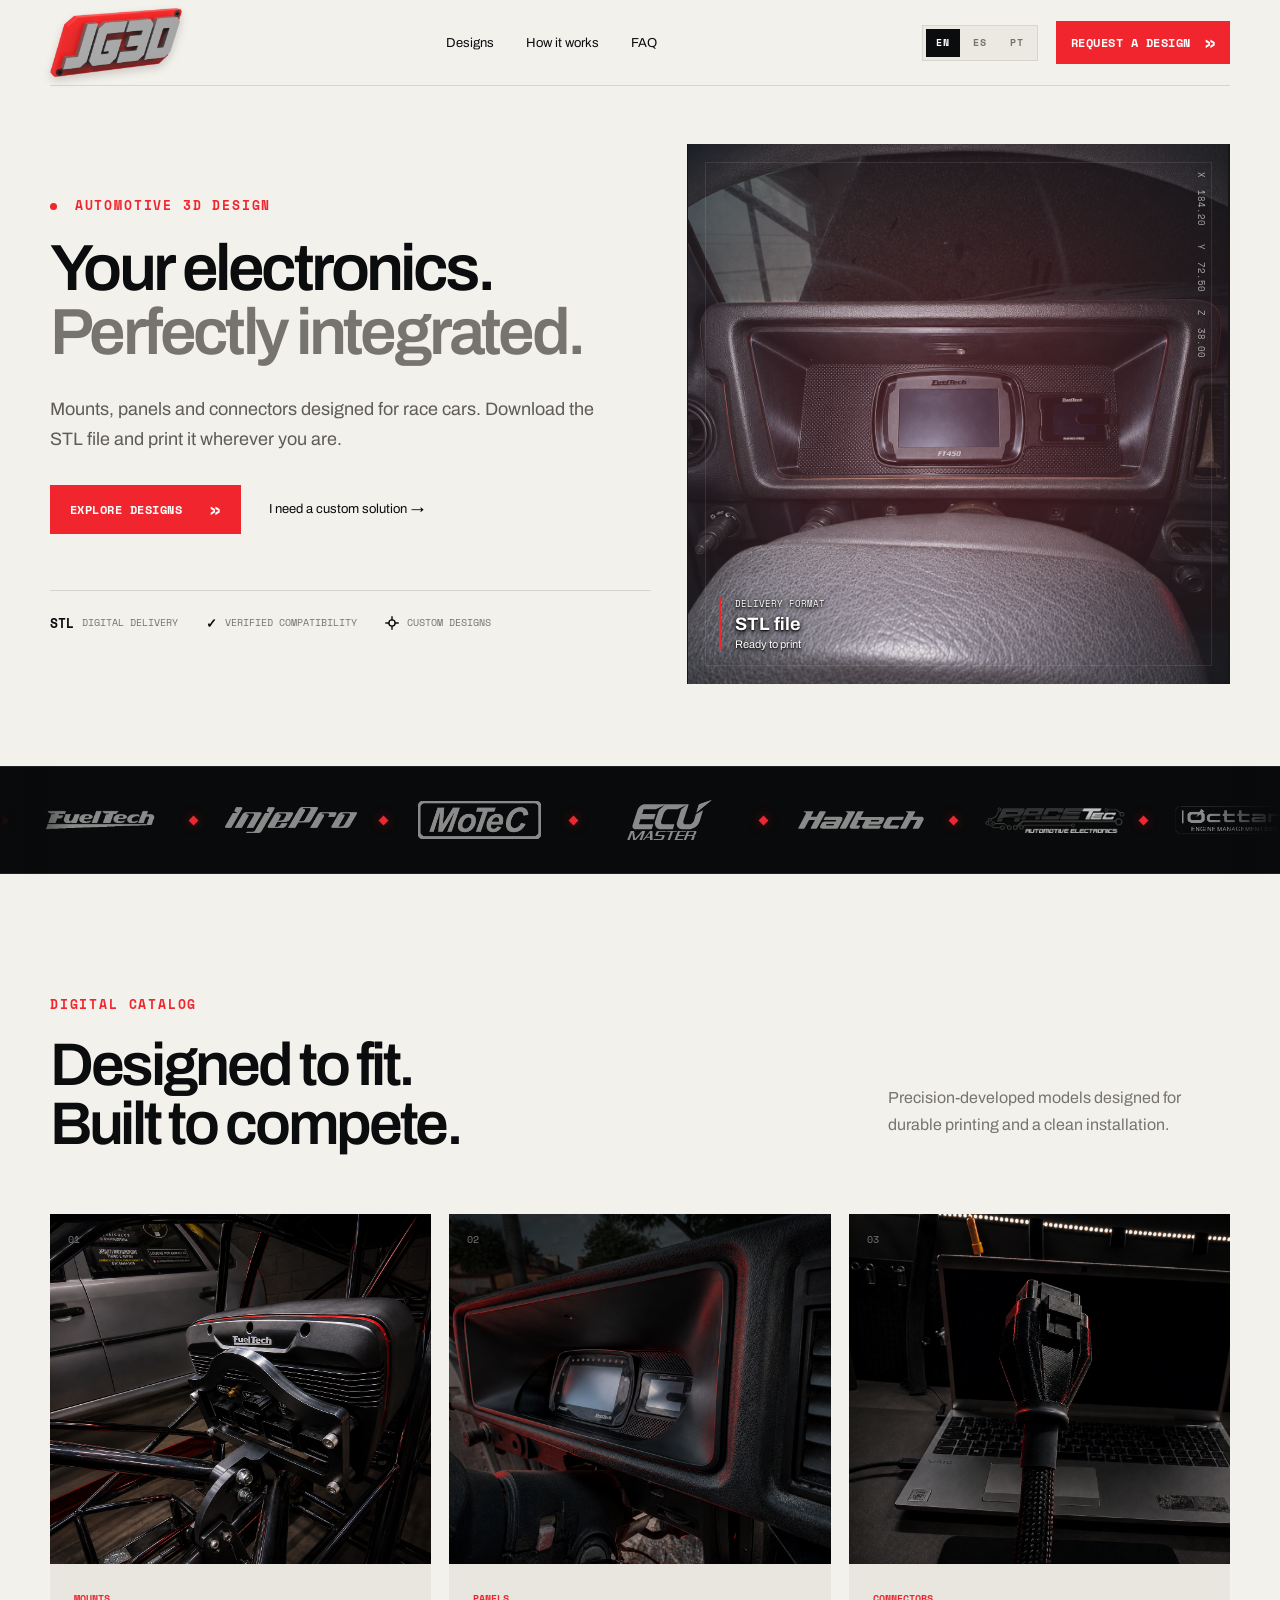
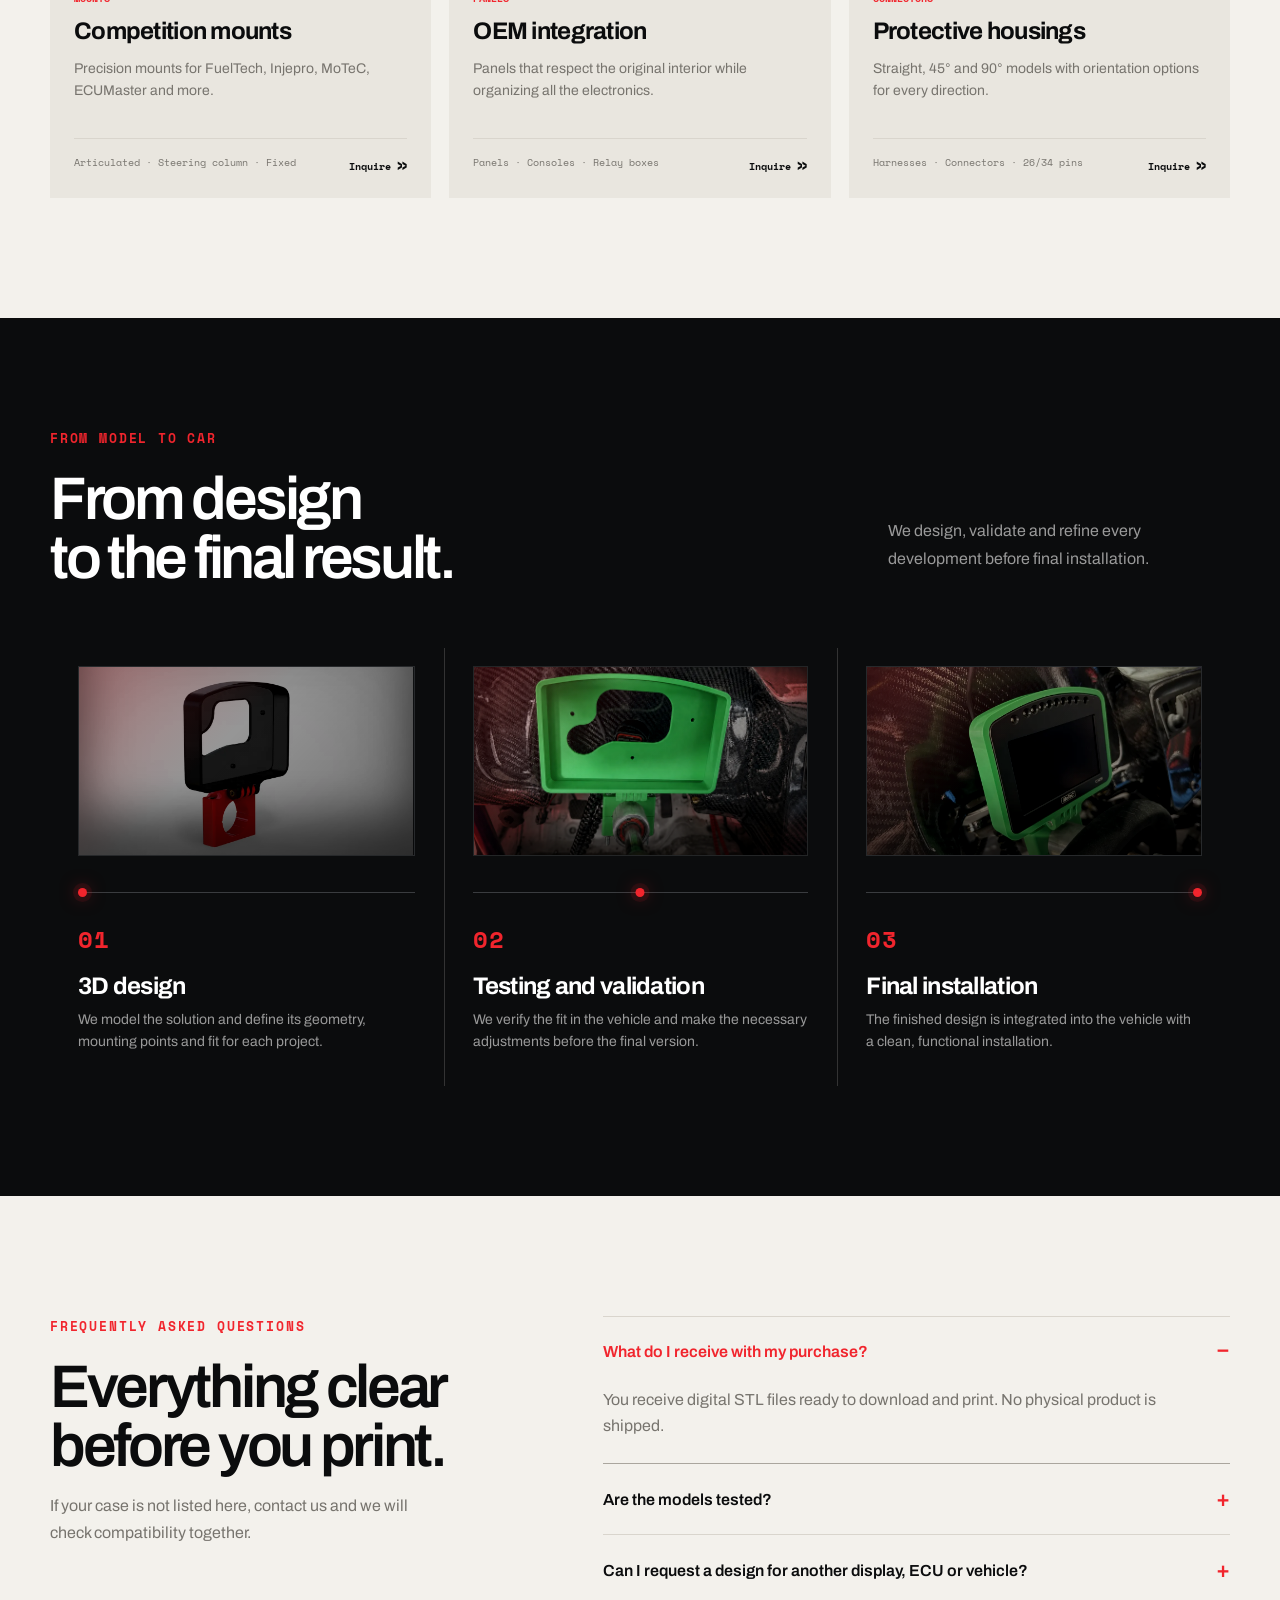
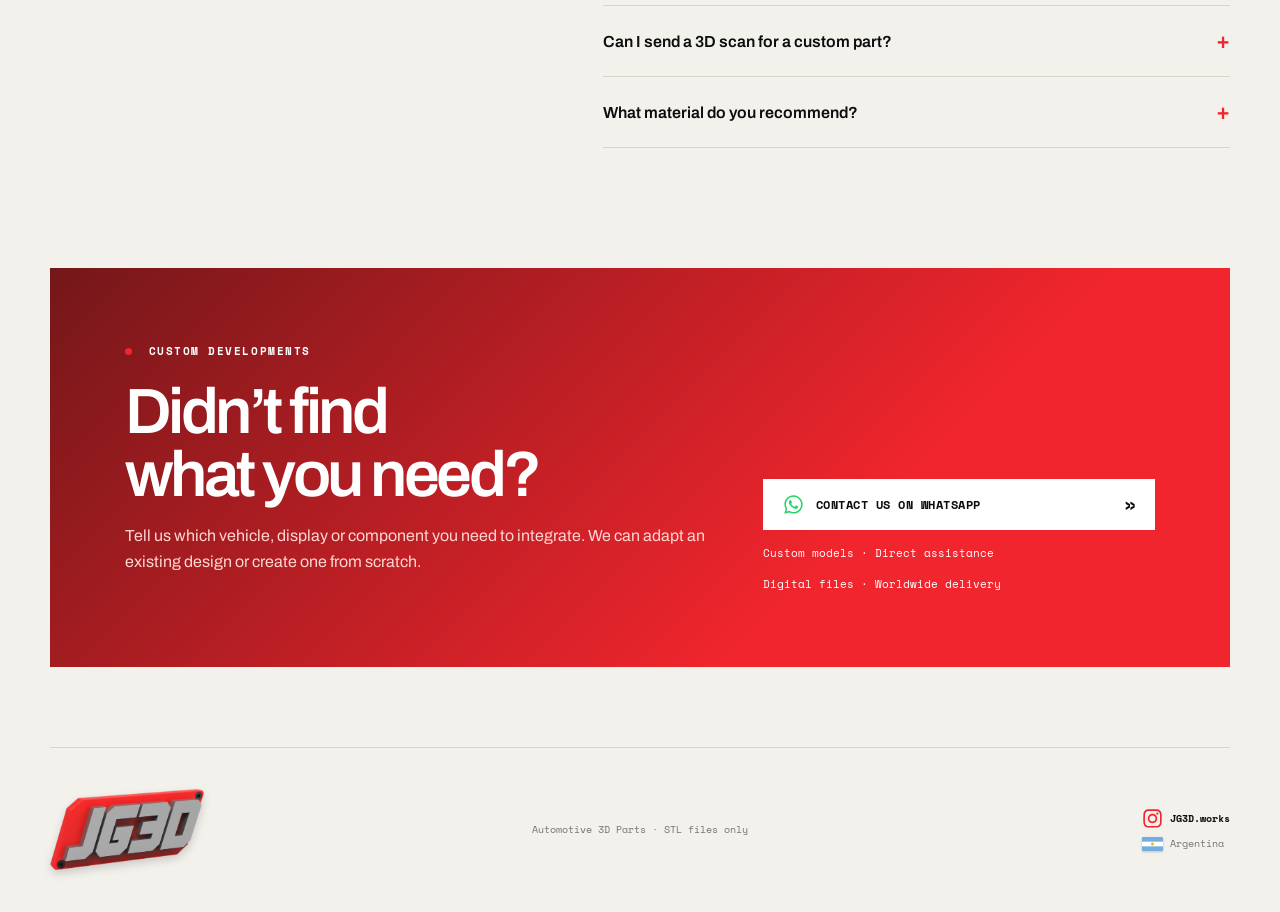
==== index.html @ ae78cbe5 "Add files via upload" ====
<!doctype html>
<html lang="en">
<head>
  <meta charset="utf-8">
  <meta name="viewport" content="width=device-width, initial-scale=1">
  <meta name="description" content="Automotive mounts, panels and connectors designed in 3D. Ready-to-print STL files and custom developments.">
  <meta name="theme-color" content="#f3f1ec">
  <title>JG3D Works | Automotive 3D Design</title>
  <link rel="icon" href="favicon.svg" type="image/svg+xml">
  <link rel="stylesheet" href="styles.css">
  <script src="i18n.js" defer></script>
  <script src="script.js" defer></script>
</head>
<body>
  <main>
    <nav class="nav shell" aria-label="Navegación principal">
      <a class="brand brand-logo" href="#inicio" aria-label="JG3D inicio"><img src="assets/jg3d-logo.png" alt="JG3D"></a>
      <div class="navlinks">
        <a href="#productos">Diseños</a><a href="#proceso">Cómo funciona</a><a href="#faq">FAQ</a>
      </div>
      <div class="nav-actions">
        <div class="language-selector" role="group" aria-label="Language selector">
          <button type="button" data-language="en" aria-label="English">EN</button>
          <button type="button" data-language="es" aria-label="Español">ES</button>
          <button type="button" data-language="pt" aria-label="Português">PT</button>
        </div>
        <a class="button compact" href="#contacto">Pedir diseño <span class="arrow-symbol" aria-hidden="true"><span class="arrow-desktop">»</span><span class="arrow-mobile">↗</span></span></a>
      </div>
      <button class="mobile-menu-toggle" type="button" aria-expanded="false" aria-controls="mobile-menu">
        <span class="menu-label">MENÚ</span><span class="menu-icon" aria-hidden="true"><i></i><i></i><i></i></span>
      </button>
      <div class="mobile-menu-panel" id="mobile-menu">
        <div class="language-selector language-selector-mobile" role="group" aria-label="Language selector">
          <button type="button" data-language="en" aria-label="English">EN</button>
          <button type="button" data-language="es" aria-label="Español">ES</button>
          <button type="button" data-language="pt" aria-label="Português">PT</button>
        </div>
        <a href="#productos">Diseños <span class="mobile-menu-chevron" aria-hidden="true">»</span></a>
        <a href="#proceso">Cómo funciona <span class="mobile-menu-chevron" aria-hidden="true">»</span></a>
        <a href="#faq">Preguntas frecuentes <span class="mobile-menu-chevron" aria-hidden="true">»</span></a>
        <a class="mobile-menu-whatsapp" href="https://wa.me/5493517887769?text=Hola%20JG3D%2C%20quiero%20consultar%20por%20un%20modelo%20personalizado" target="_blank" rel="noreferrer">
          <svg viewBox="0 0 448 512" aria-hidden="true"><path fill="currentColor" d="M380.9 97.1C339 55.1 283.2 32 223.9 32c-122.4 0-222 99.6-222 222 0 39.1 10.2 77.3 29.6 111L0 480l117.7-30.9c32.4 17.7 68.9 27 106 27h.1c122.3 0 224.1-99.6 224.1-222 0-59.3-25.2-115-67-157zm-157 341.6c-33.2 0-65.7-8.9-94-25.8l-6.7-4-69.8 18.3L72 359.2l-4.4-7c-18.5-29.4-28.2-63.4-28.2-98.2 0-101.7 82.8-184.5 184.6-184.5 49.3 0 95.6 19.2 130.4 54.1 34.8 34.9 56.2 81.2 56.1 130.5 0 101.8-84.9 184.6-186.6 184.6zm101.2-138.2c-5.5-2.8-32.8-16.1-37.9-18-5.1-1.9-8.8-2.8-12.5 2.8-3.7 5.6-14.3 18-17.6 21.8-3.2 3.7-6.5 4.2-12 1.4-32.6-16.3-54-29.1-75.5-66-5.7-9.8 5.7-9.1 16.3-30.3 1.8-3.7.9-6.9-.5-9.7-1.4-2.8-12.5-30.1-17.1-41.2-4.5-10.8-9.1-9.3-12.5-9.5-3.2-.2-6.9-.2-10.6-.2-3.7 0-9.7 1.4-14.8 6.9-5.1 5.6-19.4 19-19.4 46.3 0 27.3 19.9 53.7 22.6 57.4 2.8 3.7 39.1 59.7 94.8 83.8 13.2 5.7 23.5 9.1 31.5 11.7 13.3 4.2 25.4 3.6 35 2.2 10.7-1.6 32.8-13.4 37.4-26.4 4.6-13 4.6-24.1 3.2-26.4-1.3-2.5-5-3.9-10.5-6.6z"></path></svg>
          Consultar por WhatsApp
        </a>
      </div>
    </nav>

    <section class="hero shell" id="inicio">
      <div class="hero-copy">
        <div class="eyebrow"><i></i> DISEÑO 3D AUTOMOTRIZ</div>
        <h1>Tu electrónica.<br><em>Perfectamente integrada.</em></h1>
        <p>Soportes, paneles y conectores diseñados para autos de competición. Descargá el archivo STL e imprimilo donde estés.</p>
        <div class="actions">
          <a class="button" href="#productos">Explorar diseños <span class="arrow-symbol" aria-hidden="true"><span class="arrow-desktop">»</span><span class="arrow-mobile">↗</span></span></a>
          <a class="text-link custom-design-link" href="#contacto"><span>Necesito algo personalizado</span><b aria-hidden="true">→</b></a>
        </div>
        <div class="trust">
          <span><b>STL</b> ENTREGA DIGITAL</span>
          <span><b>✓</b> COMPATIBILIDAD VERIFICADA</span>
          <span><b class="precision-target" aria-hidden="true"><svg viewBox="0 0 18 18"><circle cx="9" cy="9" r="4"></circle><path d="M9 1v4M9 13v4M1 9h4M13 9h4"></path></svg></b> DISEÑOS A MEDIDA</span>
        </div>
      </div>
      <div class="hero-visual">
        <div class="glow"></div>
        <img src="assets/hero-ft450-full-red.png" alt="Tablero completo JG3D con FuelTech FT450 y Nano Pro instalado en Chevette">
        <div class="float-card"><small>FORMATO DE ENTREGA</small><strong>Archivo STL</strong><span>Listo para imprimir</span></div>
        <div class="axis">X&nbsp; 184.20 &nbsp; Y&nbsp; 72.50 &nbsp; Z&nbsp; 38.00</div>
      </div>
    </section>

    <div class="ticker" aria-label="Marcas compatibles">
      <div class="ticker-track">
        <div class="ticker-group">
          <span class="ticker-brand ticker-fueltech"><i aria-hidden="true"></i><span class="ticker-logo"><img src="assets/brand-fueltech.png" alt="FuelTech"></span></span>
          <span class="ticker-brand ticker-injepro"><i aria-hidden="true"></i><span class="ticker-logo"><img src="assets/brand-injepro.png" alt="Injepro"></span></span>
          <span class="ticker-brand ticker-motec"><i aria-hidden="true"></i><span class="ticker-logo"><img src="assets/brand-motec.png" alt="MoTeC"></span></span>
          <span class="ticker-brand ticker-ecumaster"><i aria-hidden="true"></i><span class="ticker-logo"><img src="assets/brand-ecumaster.svg" alt="ECUMaster"></span></span>
          <span class="ticker-brand ticker-haltech"><i aria-hidden="true"></i><span class="ticker-logo"><img src="assets/brand-haltech.svg" alt="Haltech"></span></span>
          <span class="ticker-brand ticker-racetec"><i aria-hidden="true"></i><span class="ticker-logo"><img src="assets/brand-racetec.png" alt="RaceTec"></span></span>
          <span class="ticker-brand ticker-octtane"><i aria-hidden="true"></i><span class="ticker-logo"><img src="assets/brand-octtane.png" alt="Octtane"></span></span>
          <span class="ticker-brand ticker-aem"><i aria-hidden="true"></i><span class="ticker-logo"><img src="assets/brand-aem.png" alt="AEM Electronics"></span></span>
          <span class="ticker-brand ticker-pandoo"><i aria-hidden="true"></i><span class="ticker-logo"><img src="assets/brand-pandoo.png" alt="Pandoo"></span></span>
        </div>
        <div class="ticker-group" aria-hidden="true">
          <span class="ticker-brand ticker-fueltech"><i></i><span class="ticker-logo"><img src="assets/brand-fueltech.png" alt=""></span></span>
          <span class="ticker-brand ticker-injepro"><i></i><span class="ticker-logo"><img src="assets/brand-injepro.png" alt=""></span></span>
          <span class="ticker-brand ticker-motec"><i></i><span class="ticker-logo"><img src="assets/brand-motec.png" alt=""></span></span>
          <span class="ticker-brand ticker-ecumaster"><i></i><span class="ticker-logo"><img src="assets/brand-ecumaster.svg" alt=""></span></span>
          <span class="ticker-brand ticker-haltech"><i></i><span class="ticker-logo"><img src="assets/brand-haltech.svg" alt=""></span></span>
          <span class="ticker-brand ticker-racetec"><i></i><span class="ticker-logo"><img src="assets/brand-racetec.png" alt=""></span></span>
          <span class="ticker-brand ticker-octtane"><i></i><span class="ticker-logo"><img src="assets/brand-octtane.png" alt=""></span></span>
          <span class="ticker-brand ticker-aem"><i></i><span class="ticker-logo"><img src="assets/brand-aem.png" alt=""></span></span>
          <span class="ticker-brand ticker-pandoo"><i></i><span class="ticker-logo"><img src="assets/brand-pandoo.png" alt=""></span></span>
        </div>
      </div>
    </div>

    <section class="section shell" id="productos">
      <div class="section-head"><div><div class="eyebrow">CATÁLOGO DIGITAL</div><h2>Diseñado para encajar.<br>Creado para competir.</h2></div><p>Modelos desarrollados con precisión, pensados para una impresión resistente y una instalación limpia.</p></div>
      <div class="products">
        <article class="product">
          <div class="product-image"><span>01</span><img src="assets/support-real-red.png" alt="Render: Soportes de competición" loading="lazy"></div>
          <div class="product-info"><small>SOPORTES</small><h3>Soportes de competición</h3><p>Montajes precisos para FuelTech, Injepro, MoTeC, ECUMaster y más.</p><div><span>Articulados · De columna · Fijos</span><a href="#contacto">Consultar <span class="arrow-desktop" aria-hidden="true">»</span><span class="arrow-mobile" aria-hidden="true">↗</span></a></div></div>
        </article>
        <article class="product">
          <div class="product-image"><span>02</span><img src="assets/chevette-panel-red.png" alt="Render: Integración OEM" loading="lazy"></div>
          <div class="product-info"><small>PANELES</small><h3>Integración OEM</h3><p>Paneles que respetan el interior original y organizan toda la electrónica.</p><div><span>Paneles · Consolas · Cajas de relés</span><a href="#contacto">Consultar <span class="arrow-desktop" aria-hidden="true">»</span><span class="arrow-mobile" aria-hidden="true">↗</span></a></div></div>
        </article>
        <article class="product">
          <div class="product-image"><span>03</span><img src="assets/harness-real-red.png" alt="Render: Carcasas protectoras" loading="lazy"></div>
          <div class="product-info"><small>CONECTORES</small><h3>Carcasas protectoras</h3><p>Modelos rectos, a 45° y 90° con orientación disponible para todas las direcciones.</p><div><span>Ramales · Conectores · 26/34 vías</span><a href="#contacto">Consultar <span class="arrow-desktop" aria-hidden="true">»</span><span class="arrow-mobile" aria-hidden="true">↗</span></a></div></div>
        </article>
      </div>
    </section>

    <section class="process" id="proceso"><div class="shell">
      <div class="section-head light"><div><div class="eyebrow">DEL MODELO AL AUTO</div><h2>Del diseño<br>al resultado final.</h2></div><p>Diseñamos, validamos y ajustamos cada desarrollo antes de llegar a la instalación final.</p></div>
      <div class="steps process-steps">
        <div class="step process-step process-step-1"><div class="step-image"><img class="step-image-main" src="assets/process-01.webp" alt="Render 3D del soporte articulado" loading="lazy"></div><i class="step-line"></i><b>01</b><h3>Diseño 3D</h3><p>Modelamos la solución y definimos geometría, fijaciones y ajuste para cada proyecto.</p></div>
        <div class="step process-step process-step-2"><div class="step-image step-image-portrait"><img class="step-image-main" src="assets/process-02.webp" alt="Prueba del soporte en el vehículo sin la pantalla instalada" loading="lazy"></div><i class="step-line"></i><b>02</b><h3>Prueba y validación</h3><p>Comprobamos el encastre en el vehículo y realizamos los ajustes necesarios antes de la versión final.</p></div>
        <div class="step process-step process-step-3"><div class="step-image"><img class="step-image-main" src="assets/process-03.webp" alt="Soporte final instalado con pantalla MoTeC" loading="lazy"></div><i class="step-line"></i><b>03</b><h3>Instalación final</h3><p>El diseño terminado queda integrado en el vehículo, con una instalación limpia y funcional.</p></div>
      </div>
    </div></section>

    <section class="section faq shell" id="faq">
      <div><div class="eyebrow">PREGUNTAS FRECUENTES</div><h2>Todo claro antes<br>de imprimir.</h2><p>Si tu caso no aparece acá, escribinos y revisamos juntos la compatibilidad.</p></div>
      <div class="accordion">
        <div class="faq-item open"><button type="button" aria-expanded="true" aria-controls="faq-answer-0"><span>¿Qué recibo con la compra?</span><b aria-hidden="true">−</b></button><div class="faq-answer open" id="faq-answer-0"><div><p>Recibís archivos STL digitales listos para descargar e imprimir. No se envía un producto físico.</p></div></div></div>
        <div class="faq-item"><button type="button" aria-expanded="false" aria-controls="faq-answer-1"><span>¿Los modelos están probados?</span><b aria-hidden="true">+</b></button><div class="faq-answer" id="faq-answer-1"><div><p>Los diseños se desarrollan con medidas reales, escaneos 3D o referencias verificadas. Cada publicación indica su compatibilidad.</p></div></div></div>
        <div class="faq-item"><button type="button" aria-expanded="false" aria-controls="faq-answer-2"><span>¿Puedo pedir un diseño para otra pantalla, ECU o vehículo?</span><b aria-hidden="true">+</b></button><div class="faq-answer" id="faq-answer-2"><div><p>Sí. Podemos desarrollar un diseño personalizado para otra pantalla, computadora de competición o modelo de vehículo. Contactanos por WhatsApp y envianos fotos, medidas y los detalles del equipo para evaluar el proyecto.</p></div></div></div>
        <div class="faq-item"><button type="button" aria-expanded="false" aria-controls="faq-answer-3"><span>¿Puedo enviar un escaneo 3D para desarrollar una pieza personalizada?</span><b aria-hidden="true">+</b></button><div class="faq-answer" id="faq-answer-3"><div><p>Sí. Trabajamos a partir de escaneos 3D para adaptar o desarrollar piezas con mayor precisión. Mediante ingeniería inversa, utilizamos la malla escaneada como referencia para reconstruir la geometría en CAD y crear un diseño editable, ajustado a las necesidades del proyecto.</p></div></div></div>
        <div class="faq-item"><button type="button" aria-expanded="false" aria-controls="faq-answer-4"><span>¿Qué material recomiendan?</span><b aria-hidden="true">+</b></button><div class="faq-answer" id="faq-answer-4"><div><p>Para interiores de competición recomendamos ABS, ASA o materiales equivalentes resistentes a temperatura.</p></div></div></div>
      </div>
    </section>

    <section class="contact shell" id="contacto">
      <div class="contact-copy"><div class="eyebrow"><i></i> DESARROLLOS PERSONALIZADOS</div><h2>¿No encontraste<br>lo que buscabas?</h2><p>Contanos qué vehículo, pantalla o componente necesitás integrar. Podemos adaptar un diseño o crear uno desde cero.</p></div>
      <div class="contact-actions">
        <a class="button light-button whatsapp-button" href="https://wa.me/5493517887769?text=Hola%20JG3D%2C%20quiero%20consultar%20por%20un%20modelo%20personalizado" target="_blank" rel="noreferrer">
          <svg viewBox="0 0 448 512" aria-hidden="true"><path fill="currentColor" d="M380.9 97.1C339 55.1 283.2 32 223.9 32c-122.4 0-222 99.6-222 222 0 39.1 10.2 77.3 29.6 111L0 480l117.7-30.9c32.4 17.7 68.9 27 106 27h.1c122.3 0 224.1-99.6 224.1-222 0-59.3-25.2-115-67-157zm-157 341.6c-33.2 0-65.7-8.9-94-25.8l-6.7-4-69.8 18.3L72 359.2l-4.4-7c-18.5-29.4-28.2-63.4-28.2-98.2 0-101.7 82.8-184.5 184.6-184.5 49.3 0 95.6 19.2 130.4 54.1 34.8 34.9 56.2 81.2 56.1 130.5 0 101.8-84.9 184.6-186.6 184.6zm101.2-138.2c-5.5-2.8-32.8-16.1-37.9-18-5.1-1.9-8.8-2.8-12.5 2.8-3.7 5.6-14.3 18-17.6 21.8-3.2 3.7-6.5 4.2-12 1.4-32.6-16.3-54-29.1-75.5-66-5.7-9.8 5.7-9.1 16.3-30.3 1.8-3.7.9-6.9-.5-9.7-1.4-2.8-12.5-30.1-17.1-41.2-4.5-10.8-9.1-9.3-12.5-9.5-3.2-.2-6.9-.2-10.6-.2-3.7 0-9.7 1.4-14.8 6.9-5.1 5.6-19.4 19-19.4 46.3 0 27.3 19.9 53.7 22.6 57.4 2.8 3.7 39.1 59.7 94.8 83.8 13.2 5.7 23.5 9.1 31.5 11.7 13.3 4.2 25.4 3.6 35 2.2 10.7-1.6 32.8-13.4 37.4-26.4 4.6-13 4.6-24.1 3.2-26.4-1.3-2.5-5-3.9-10.5-6.6z"></path></svg>
          <span>Consultar por WhatsApp</span><span class="arrow-symbol" aria-hidden="true"><span class="arrow-desktop">»</span><span class="arrow-mobile">↗</span></span>
        </a>
        <span>Modelos personalizados · Atención directa</span><span>Archivos digitales · Entrega global</span>
      </div>
    </section>

    <footer class="footer shell">
      <a class="brand brand-logo footer-logo" href="#inicio"><img src="assets/jg3d-logo.png" alt="JG3D"></a>
      <p>Automotive 3D Parts · STL files only</p>
      <div class="footer-social">
        <a class="instagram-link" href="https://instagram.com/JG3D.works" target="_blank" rel="noreferrer" aria-label="Abrir JG3D.works en Instagram"><svg class="instagram-icon" viewBox="0 0 448 512" aria-hidden="true"><path fill="currentColor" d="M224.1 141c-63.6 0-114.9 51.3-114.9 114.9s51.3 114.9 114.9 114.9S339 319.5 339 255.9 287.7 141 224.1 141zm0 189.6c-41.1 0-74.7-33.5-74.7-74.7s33.5-74.7 74.7-74.7 74.7 33.5 74.7 74.7-33.6 74.7-74.7 74.7zm146.4-194.3c0 14.9-12 26.8-26.8 26.8-14.9 0-26.8-12-26.8-26.8s12-26.8 26.8-26.8 26.8 12 26.8 26.8zm76.1 27.2c-1.7-35.9-9.9-67.7-36.2-93.9-26.2-26.2-58-34.4-93.9-36.2-37-2.1-147.9-2.1-184.9 0-35.8 1.7-67.6 9.9-93.9 36.1S3.3 127.5 1.5 163.4c-2.1 37-2.1 147.9 0 184.9 1.7 35.9 9.9 67.7 36.2 93.9s58 34.4 93.9 36.2c37 2.1 147.9 2.1 184.9 0 35.9-1.7 67.7-9.9 93.9-36.2 26.2-26.2 34.4-58 36.2-93.9 2.1-37 2.1-147.8 0-184.8zM398.8 388c-7.8 19.6-22.9 34.7-42.6 42.6-29.5 11.7-99.5 9-132.1 9s-102.7 2.6-132.1-9c-19.6-7.8-34.7-22.9-42.6-42.6-11.7-29.5-9-99.5-9-132.1s-2.6-102.7 9-132.1c7.8-19.6 22.9-34.7 42.6-42.6 29.5-11.7 99.5-9 132.1-9s102.7-2.6 132.1 9c19.6 7.8 34.7 22.9 42.6 42.6 11.7 29.5 9 99.5 9 132.1s2.7 102.7-9 132.1z"></path></svg><span>JG3D.works</span></a>
        <span class="country"><svg class="argentina-flag" viewBox="0 0 30 20" role="img" aria-label="Bandera de Argentina"><rect width="30" height="20" rx="1.5" fill="#74ACDF"></rect><rect y="6.67" width="30" height="6.66" fill="#fff"></rect><circle cx="15" cy="10" r="2.1" fill="#F6B40E"></circle></svg>Argentina</span>
      </div>
    </footer>
  </main>
</body>
</html>
---- styles.css ----
@font-face{font-family:Archivo;src:url("fonts/archivo-400.ttf") format("truetype");font-style:normal;font-weight:400;font-display:swap}
@font-face{font-family:Archivo;src:url("fonts/archivo-500.ttf") format("truetype");font-style:normal;font-weight:500;font-display:swap}
@font-face{font-family:Archivo;src:url("fonts/archivo-600.ttf") format("truetype");font-style:normal;font-weight:600;font-display:swap}
@font-face{font-family:Archivo;src:url("fonts/archivo-700.ttf") format("truetype");font-style:normal;font-weight:700;font-display:swap}
@font-face{font-family:"Space Mono";src:url("fonts/space-mono-400.ttf") format("truetype");font-style:normal;font-weight:400;font-display:swap}
@font-face{font-family:"Space Mono";src:url("fonts/space-mono-700.ttf") format("truetype");font-style:normal;font-weight:700;font-display:swap}

:root{--ink:#0b0c0d;--paper:#f3f1ec;--muted:#77746e;--line:#d9d5cd;--red:#ed2f24;--soft:#e8e5de}*{box-sizing:border-box}html{scroll-behavior:smooth}body{margin:0;background:var(--paper);color:var(--ink);font-family:Archivo,Arial,sans-serif}.shell{width:min(1180px,calc(100% - 48px));margin:auto}.nav{height:86px;display:flex;align-items:center;justify-content:space-between;border-bottom:1px solid var(--line);position:relative;z-index:10}.brand{font-size:24px;font-weight:700;letter-spacing:-1px;color:inherit;text-decoration:none}.brand span{color:var(--red)}.brand small{font:400 10px Space Mono;letter-spacing:0}.navlinks{display:flex;gap:32px}.navlinks a,.text-link{color:inherit;text-decoration:none;font-size:13px}.button{background:var(--red);color:white;text-decoration:none;padding:15px 20px;display:inline-flex;align-items:center;gap:28px;font:600 12px Space Mono;text-transform:uppercase;letter-spacing:.04em;transition:.2s}.button:hover{filter:brightness(1.12);transform:translateY(-2px)}.button.compact{padding:12px 15px;gap:14px}.hero{min-height:680px;display:grid;grid-template-columns:1.05fr .95fr;align-items:center;gap:36px;padding-top:40px;padding-bottom:64px}.eyebrow{font:700 11px Space Mono;letter-spacing:.14em;color:var(--red);margin-bottom:22px}.eyebrow i{display:inline-block;width:7px;height:7px;background:var(--red);border-radius:50%;margin-right:8px}.hero h1,.section h2,.process h2,.faq h2,.contact h2{font-size:clamp(42px,5.1vw,78px);line-height:.98;letter-spacing:-.055em;margin:0;font-weight:600}.hero h1 em{color:var(--muted);font-style:normal}.hero-copy>p{max-width:570px;color:#5f5c57;font-size:18px;line-height:1.65;margin:30px 0}.actions{display:flex;align-items:center;gap:28px}.trust{display:flex;gap:28px;margin-top:56px;padding-top:22px;border-top:1px solid var(--line);font:400 10px Space Mono;color:var(--muted)}.trust span{display:flex;align-items:center;gap:8px}.trust b{color:var(--ink);font-size:13px}.hero-visual{height:540px;position:relative;background:#141618;overflow:hidden;isolation:isolate}.hero-visual:before{content:"";position:absolute;inset:18px;border:1px solid #ffffff18}.hero-visual img{width:100%;height:100%;object-fit:cover;position:relative;z-index:2;mix-blend-mode:screen}.glow{position:absolute;width:75%;height:75%;background:var(--red);filter:blur(100px);opacity:.2;left:14%;top:14%}.float-card{position:absolute;z-index:3;bottom:34px;left:32px;color:white;border-left:2px solid var(--red);padding-left:14px;display:flex;flex-direction:column}.float-card small,.axis{font:400 9px Space Mono;color:#aaa}.float-card strong{font-size:18px;margin:4px 0}.float-card span{font-size:11px;color:#aaa}.axis{position:absolute;right:22px;top:28px;z-index:3;writing-mode:vertical-rl}.ticker{overflow:hidden;background:var(--ink);color:#aaa;padding:18px 0;white-space:nowrap;font:700 11px Space Mono;letter-spacing:.15em}.ticker-track{display:flex;width:max-content;animation:ticker-scroll 28s linear infinite;will-change:transform}.ticker-group{display:flex;align-items:center;flex-shrink:0}.ticker-brand{display:flex;align-items:center;gap:30px;padding-right:30px}.ticker i{display:block;flex:0 0 auto;width:5px;height:5px;background:var(--red)}@keyframes ticker-scroll{to{transform:translateX(-50%)}}.section{padding-top:120px;padding-bottom:120px}.section-head{display:grid;grid-template-columns:1.4fr .6fr;align-items:end;gap:40px;margin-bottom:60px}.section-head h2,.faq h2{font-size:clamp(38px,4.7vw,68px)}.section-head>p,.faq>div>p{color:var(--muted);line-height:1.7;max-width:390px}.products{display:grid;grid-template-columns:repeat(3,1fr);gap:18px}.product{background:#e9e6df}.product-image{height:350px;background:#151719;position:relative;overflow:hidden}.product-image span{position:absolute;z-index:2;color:#777;font:400 10px Space Mono;top:18px;left:18px}.product-image img{width:100%;height:100%;object-fit:cover;transition:.5s}.product:hover img{transform:scale(1.045)}.product-info{padding:24px}.product-info small{font:700 10px Space Mono;color:var(--red)}.product-info h3{font-size:24px;letter-spacing:-.03em;margin:12px 0}.product-info p{color:var(--muted);line-height:1.55;font-size:14px;min-height:66px}.product-info>div{border-top:1px solid var(--line);padding-top:16px;display:flex;justify-content:space-between;font:400 10px Space Mono;color:var(--muted)}.product-info a{color:var(--ink);font-weight:700;text-decoration:none}.process{background:var(--ink);color:white;padding:110px 0}.section-head.light>p{color:#999}.steps{display:grid;grid-template-columns:repeat(3,1fr);gap:1px;background:#333}.step{background:var(--ink);padding:36px}.step b{font:700 11px Space Mono;color:var(--red)}.step i{display:block;width:100%;height:1px;background:#333;margin:50px 0 28px;position:relative}.step i:after{content:"";position:absolute;right:0;top:-3px;width:7px;height:7px;background:var(--red);border-radius:50%}.step h3{font-size:22px}.step p{color:#999;line-height:1.6;font-size:14px}.faq{display:grid;grid-template-columns:.85fr 1.15fr;gap:90px}.accordion{border-top:1px solid var(--line)}.faq-item{border-bottom:1px solid var(--line)}.faq-item button{width:100%;border:0;background:none;color:inherit;display:flex;justify-content:space-between;text-align:left;padding:24px 0;font:600 16px Archivo;cursor:pointer}.faq-item button b{color:var(--red);font-size:22px}.faq-item p{margin:0 40px 24px 0;color:var(--muted);line-height:1.65}.contact{background:var(--red);color:white;padding:75px;display:grid;grid-template-columns:1.2fr .8fr;gap:50px;align-items:end}.contact .eyebrow{color:white}.contact-copy>p{max-width:600px;line-height:1.65;color:#ffd6d2}.contact h2{font-size:clamp(42px,5vw,70px)}.contact-actions{display:flex;flex-direction:column;align-items:flex-start;gap:15px;font:400 11px Space Mono}.light-button{background:white;color:var(--ink);width:100%;justify-content:space-between}.footer{padding:45px 0;display:grid;grid-template-columns:1fr 1fr 1fr;border-top:1px solid var(--line);margin-top:80px;align-items:center}.footer p{font:400 10px Space Mono;color:var(--muted);text-align:center}.footer p:last-child{text-align:right}
@media(max-width:800px){.shell{width:min(100% - 28px,1180px)}.nav{height:70px}.navlinks{display:none}.hero{grid-template-columns:1fr;padding-top:70px}.hero-visual{height:460px}.trust{flex-wrap:wrap}.section-head,.faq,.contact{grid-template-columns:1fr}.products{grid-template-columns:1fr}.product-image{height:390px}.section{padding:85px 0}.steps{grid-template-columns:1fr}.faq{gap:45px}.contact{padding:42px 28px}.footer{grid-template-columns:1fr;gap:15px;text-align:center}.footer p:last-child{text-align:center}}@media(max-width:480px){.nav .button{display:none}.hero{min-height:auto}.hero h1{font-size:46px}.hero-copy>p{font-size:16px}.actions{align-items:flex-start;flex-direction:column}.hero-visual{height:370px}.trust{gap:14px}.product-image{height:320px}.contact{width:100%;}.section-head{margin-bottom:38px}}

/* JG3D brand system */
:root{--red:#f1252d;--red-deep:#741719;--metal:#b9b9b9}
.brand-logo{display:block;width:124px;height:54px;overflow:hidden;background:var(--red-deep);clip-path:polygon(7% 8%,96% 0,100% 12%,92% 89%,5% 100%,0 90%)}
.brand-logo img{width:100%;height:100%;object-fit:cover;object-position:50% 50%;transform:scale(1.12)}
.footer-logo{width:146px;height:64px}
.contact{background:linear-gradient(135deg,var(--red-deep),var(--red) 68%)}
@media(max-width:800px){.brand-logo{width:105px;height:46px}.footer-logo{width:132px;height:58px;margin:auto}}

/* Transparent master logo */
.brand-logo{width:132px;height:64px;background:transparent;clip-path:none;overflow:visible;display:flex;align-items:center}
.brand-logo img{width:100%;height:auto;object-fit:contain;object-position:center;transform:none;filter:drop-shadow(0 4px 4px #00000028)}
.footer-logo{width:154px;height:74px}
@media(max-width:800px){.brand-logo{width:112px;height:54px}.footer-logo{width:142px;height:68px}}
.hero-visual img{object-fit:contain;object-position:center}
.footer-social{display:flex;flex-direction:column;align-items:flex-end;gap:7px;font:400 10px Space Mono;color:var(--muted)}
.footer-social a{color:var(--ink);font-weight:700;text-decoration:none}
.footer-social a:hover{color:var(--red)}
.country{display:inline-flex;align-items:center;gap:7px}.argentina-flag{display:block;width:21px;height:14px;flex:0 0 auto;filter:drop-shadow(0 1px 1px #0003)}
.footer-social{width:max-content;align-items:stretch;justify-self:end}.instagram-link{display:inline-flex;align-items:center;gap:7px}.instagram-icon{width:21px;height:21px;flex:0 0 auto;color:var(--red)}
.float-card small,.float-card strong,.float-card span{color:#fff;text-shadow:0 2px 6px #000,0 1px 2px #000}
@media(max-width:800px){.footer-social{align-items:stretch;justify-self:center}}
.whatsapp-button{display:grid;grid-template-columns:auto 1fr auto;gap:12px;align-items:center;transition:transform .22s ease,box-shadow .22s ease,filter .22s ease}
.whatsapp-button>svg{width:21px;height:21px;color:#25d366;transform-origin:center}
.whatsapp-button .arrow-mobile{transition:transform .24s cubic-bezier(.22,1,.36,1)}
.whatsapp-button:hover{transform:translateY(-3px);box-shadow:0 12px 26px #23030438;filter:brightness(1.02)}
.whatsapp-button:hover>svg{animation:whatsapp-pulse .58s ease-out 1}
.whatsapp-button:hover .arrow-desktop,.whatsapp-button:hover .arrow-mobile{transform:translateX(6px)}
.whatsapp-button:active{transform:translateY(0) scale(.985);box-shadow:0 5px 12px #2303042e}
@keyframes whatsapp-pulse{0%{transform:scale(1);filter:drop-shadow(0 0 0 #25d36600)}45%{transform:scale(1.2);filter:drop-shadow(0 0 7px #25d36699)}100%{transform:scale(1);filter:drop-shadow(0 0 0 #25d36600)}}
@media(prefers-reduced-motion:reduce){.whatsapp-button,.whatsapp-button>svg,.whatsapp-button .arrow-mobile{animation:none!important;transition:none}}
.trust .precision-target{display:inline-flex;width:14px;height:14px;align-items:center;justify-content:center}
.precision-target svg{display:block;width:14px;height:14px;fill:none;stroke:currentColor;stroke-width:1.8;stroke-linecap:round}
.arrow-mobile{display:none}.arrow-desktop{display:inline-block;font-size:17px;line-height:1;transition:transform .2s ease}.button:hover .arrow-desktop,.product-info a:hover .arrow-desktop{transform:translateX(3px)}

/* Mobile navigation */
.mobile-menu-toggle,.mobile-menu-panel{display:none}
.custom-design-link{position:relative;display:inline-flex;align-items:center;gap:4px;padding:6px 0;transition:color .22s ease,transform .22s ease}
.custom-design-link:after{content:"";position:absolute;left:0;right:0;bottom:0;height:1px;background:var(--red);transform:scaleX(0);transform-origin:left center;transition:transform .28s cubic-bezier(.22,1,.36,1)}
.custom-design-link b{font-weight:400;transition:transform .28s cubic-bezier(.22,1,.36,1)}
.custom-design-link:hover,.custom-design-link:focus-visible{color:var(--red);transform:translateY(-1px)}
.custom-design-link:hover:after,.custom-design-link:focus-visible:after{transform:scaleX(1)}
.custom-design-link:hover b,.custom-design-link:focus-visible b{transform:translateX(6px)}
.custom-design-link:active{color:var(--red);transform:translateY(0)}
.faq-item{transition:border-color .22s ease,background-color .22s ease}
.faq-item button{align-items:center;gap:20px;transition:color .22s ease}
.faq-item button>span{transition:transform .25s cubic-bezier(.22,1,.36,1)}
.faq-item button b{line-height:1;transition:transform .3s cubic-bezier(.22,1,.36,1),text-shadow .25s ease}
.faq-item:hover{border-bottom-color:#aaa69e;background:#efede7}
.faq-item:hover button,.faq-item button:focus-visible{color:var(--red)}
.faq-item:hover button>span,.faq-item button:focus-visible>span{transform:translateX(5px)}
.faq-item:hover button b,.faq-item button:focus-visible b{transform:rotate(90deg) scale(1.08);text-shadow:0 0 10px #f1252d99}
.faq-item.open{border-bottom-color:#aaa69e}.faq-item.open button{color:var(--red)}.faq-item.open button b{transform:rotate(180deg)}
.faq-item.open:hover button b,.faq-item.open button:focus-visible b{transform:rotate(180deg) scale(1.08)}
.faq-answer{display:grid;grid-template-rows:0fr;opacity:0;transition:grid-template-rows .34s cubic-bezier(.22,1,.36,1),opacity .24s ease}
.faq-answer.open{grid-template-rows:1fr;opacity:1}
.faq-answer>div{overflow:hidden}
.faq-answer p{margin:0;padding:0 40px 24px 0}
@media(prefers-reduced-motion:reduce){.faq-item,.faq-item button,.faq-item button>span,.faq-item button b,.faq-answer{transition:none!important}}
@media(min-width:801px){
  .navlinks a{position:relative;display:inline-block;transition:color .22s ease,transform .22s ease}
  .navlinks a:after{content:"";position:absolute;left:0;right:0;bottom:-9px;height:2px;background:var(--red);transform:scaleX(0);transform-origin:left center;transition:transform .28s cubic-bezier(.22,1,.36,1);box-shadow:0 0 8px #f1252d66}
  .navlinks a:hover,.navlinks a:focus-visible{color:var(--red);transform:translateY(-2px)}
  .navlinks a:hover:after,.navlinks a:focus-visible:after{transform:scaleX(1)}
}
@media(max-width:800px){
  .arrow-desktop{display:none}.arrow-mobile{display:inline}
  .navlinks,.nav>.button{display:none}
  .nav .brand-logo{order:2;width:88px;height:42px;justify-content:flex-end}
  .mobile-menu-toggle{order:1;display:inline-flex;align-items:center;gap:11px;border:0;background:transparent;color:var(--ink);padding:12px 2px;font:700 14px Space Mono;letter-spacing:.07em;cursor:pointer;-webkit-appearance:none;appearance:none;position:relative;transition:color .22s ease,transform .16s ease}
  .mobile-menu-toggle:after{content:"";position:absolute;left:2px;right:2px;bottom:5px;height:2px;background:var(--red);transform:scaleX(0);transform-origin:left center;transition:transform .28s cubic-bezier(.22,1,.36,1);box-shadow:0 0 8px #f1252d55}
  .mobile-menu-toggle.open{color:var(--red)}
  .mobile-menu-toggle.open:after{transform:scaleX(1)}
  .mobile-menu-toggle:active{transform:scale(.95)}
  .mobile-menu-toggle:focus-visible{outline:2px solid var(--red);outline-offset:5px}
  .menu-label{transition:color .22s ease}
  .menu-icon{position:relative;display:block;width:21px;height:16px;flex:0 0 auto}
  .menu-icon i{position:absolute;left:0;width:100%;height:2px;background:var(--red);border-radius:2px;transition:top .28s cubic-bezier(.22,1,.36,1),transform .28s cubic-bezier(.22,1,.36,1),opacity .18s ease}
  .menu-icon i:nth-child(1){top:0}.menu-icon i:nth-child(2){top:7px}.menu-icon i:nth-child(3){top:14px}
  .mobile-menu-toggle.open .menu-icon i:nth-child(1){top:7px;transform:rotate(45deg)}
  .mobile-menu-toggle.open .menu-icon i:nth-child(2){opacity:0;transform:scaleX(.35)}
  .mobile-menu-toggle.open .menu-icon i:nth-child(3){top:7px;transform:rotate(-45deg)}
  .mobile-menu-panel{display:flex;position:absolute;top:calc(100% + 1px);left:0;right:0;background:var(--paper);border:1px solid var(--line);border-top:0;padding:10px 16px 16px;box-shadow:0 18px 35px #0002;flex-direction:column;z-index:20;opacity:0;visibility:hidden;pointer-events:none;transform:translateY(-10px);transition:opacity .24s ease,transform .28s cubic-bezier(.22,1,.36,1),visibility 0s linear .28s}
  .mobile-menu-panel.open{opacity:1;visibility:visible;pointer-events:auto;transform:translateY(0);transition-delay:0s}
  .mobile-menu-panel>a{display:flex;align-items:center;justify-content:space-between;color:var(--ink);text-decoration:none;padding:15px 2px;border-bottom:1px solid var(--line);font:600 13px Archivo;opacity:0;transform:translateY(-4px);transition:opacity .2s ease,transform .24s ease}
  .mobile-menu-panel.open>a{opacity:1;transform:translateY(0)}
  .mobile-menu-panel.open>a:nth-child(2){transition-delay:.035s}.mobile-menu-panel.open>a:nth-child(3){transition-delay:.07s}.mobile-menu-panel.open>a:nth-child(4){transition-delay:.105s}
  .mobile-menu-panel>a>span{color:var(--red)}
  .mobile-menu-chevron{font:700 20px Space Mono;line-height:1}
  .mobile-menu-panel .mobile-menu-whatsapp{justify-content:flex-start;gap:10px;margin-top:14px;padding:14px 15px;border:0;background:var(--red);color:#fff;font:700 11px Space Mono;text-transform:uppercase}
  .mobile-menu-whatsapp svg{width:19px;height:19px}
}
@media(prefers-reduced-motion:reduce){.mobile-menu-toggle,.mobile-menu-toggle:after,.menu-icon i,.mobile-menu-panel,.mobile-menu-panel>a{transition:none!important}}

/* Process timeline */
.process-steps{align-items:stretch;background:transparent}
.process-step+.process-step{border-left:1px solid #333}
.process .eyebrow{font-size:13px}
.hero .eyebrow,#productos .eyebrow,.faq .eyebrow{font-size:13px}
.process-step{padding:18px 28px 32px;min-width:0}
.step-image{height:190px;position:relative;overflow:hidden;background:#17191b;border:1px solid #ffffff12;isolation:isolate}
.step-image img{display:block}
.step-image-main{position:relative;z-index:1;width:100%;height:100%;object-fit:cover;filter:brightness(.64) contrast(1.13) saturate(.9)}
.process-step-1 .step-image-main{object-fit:contain;filter:brightness(.58) contrast(1.15) saturate(.9)}
.step-image:after{content:"";position:absolute;z-index:2;inset:0;pointer-events:none;background:linear-gradient(135deg,#f1252d3d,transparent 42%,#00000048);box-shadow:inset 0 -38px 48px #0008}
.step-image-portrait{background:#121416}
.step-image-portrait .step-image-bg{display:none}
.step-image-portrait .step-image-main{position:absolute;inset:0;width:100%;height:100%;object-fit:cover;object-position:center 48%;filter:brightness(.82) contrast(1.08) saturate(.92)}
.process-step .step-line{display:block;width:100%;height:1px;background:#3a3c3f;margin:36px 0 28px;position:relative}
.process-step .step-line:after{content:"";position:absolute;top:-4px;width:9px;height:9px;background:var(--red);border-radius:50%;box-shadow:0 0 0 5px #f1252d18,0 0 18px #f1252d99}
.process-step-1 .step-line:after{left:0}.process-step-2 .step-line:after{left:50%;transform:translateX(-50%)}.process-step-3 .step-line:after{right:0}
.process-step>b{display:block;font:700 24px Space Mono;color:var(--red);letter-spacing:.04em}
.process-step h3{font-size:24px;letter-spacing:-.03em;margin:16px 0 10px}
.process-step p{margin:0;color:#999;line-height:1.6;font-size:14px}
@media(max-width:800px){.process-step{padding:18px 20px 32px}.process-step+.process-step{border-left:0;border-top:1px solid #333}.step-image{height:230px}.process-step .step-line{margin-top:30px}.process .eyebrow,.hero .eyebrow,#productos .eyebrow,.faq .eyebrow{font-size:12px}}
@media(max-width:800px){.process-step-1 .step-image-main{object-fit:cover;object-position:center}}

/* Infinite compatible-brand logo rail */
.ticker{
  position:relative;
  isolation:isolate;
  padding:14px 0;
  min-height:108px;
  display:flex;
  align-items:center;
  border-block:1px solid #202326;
  background:#090a0b;
  color:#b8b8b8;
}
.ticker:before,.ticker:after{
  content:"";
  position:absolute;
  z-index:3;
  top:0;
  bottom:0;
  width:72px;
  pointer-events:none;
}
.ticker:before{left:0;background:linear-gradient(90deg,#090a0b,transparent)}
.ticker:after{right:0;background:linear-gradient(-90deg,#090a0b,transparent)}
.ticker-track{
  align-items:center;
  animation-duration:34s;
}
.ticker-group{height:78px}
.ticker-brand{
  width:190px;
  height:78px;
  flex:0 0 190px;
  display:flex;
  align-items:center;
  gap:28px;
  padding:0 26px 0 0;
}
.ticker .ticker-brand>i{
  width:7px;
  height:7px;
  flex:0 0 7px;
  transform:rotate(45deg);
  box-shadow:0 0 12px #f1252d66;
}
.ticker-logo{
  flex:1;
  height:58px;
  display:flex;
  align-items:center;
  justify-content:center;
  opacity:.74;
  transition:opacity .28s ease,transform .28s cubic-bezier(.22,1,.36,1),filter .28s ease;
}
.ticker-logo img{
  display:block;
  width:auto;
  height:auto;
  object-fit:contain;
}
.ticker-fueltech .ticker-logo img{max-width:126px;max-height:36px}
.ticker-injepro .ticker-logo img{max-width:132px;max-height:30px}
.ticker-motec .ticker-logo img{max-width:124px;max-height:38px}
.ticker-ecumaster .ticker-logo img{max-width:88px;max-height:41px}
.ticker-haltech .ticker-logo img{max-width:132px;max-height:31px}
.ticker-racetec .ticker-logo img{max-width:140px;max-height:28px}
.ticker-octtane .ticker-logo img{max-width:136px;max-height:29px}
.ticker-aem .ticker-logo img{max-width:105px;max-height:35px}
.ticker-pandoo .ticker-logo img{max-width:132px;max-height:29px}
.ticker-logo:hover{
  opacity:1;
  transform:translateY(-3px) scale(1.055);
  filter:drop-shadow(0 0 9px #f1252d55) drop-shadow(0 0 16px #ffffff20);
}
@media(max-width:800px){
  .ticker{min-height:82px;padding:8px 0}
  .ticker:before,.ticker:after{width:34px}
  .ticker-track{animation-duration:30s}
  .ticker-group{height:64px}
  .ticker-brand{width:148px;height:64px;flex-basis:148px;gap:20px;padding-right:20px}
  .ticker .ticker-brand>i{width:6px;height:6px;flex-basis:6px}
  .ticker-logo{height:48px}
  .ticker-fueltech .ticker-logo img{max-width:98px;max-height:28px}
  .ticker-injepro .ticker-logo img{max-width:102px;max-height:24px}
  .ticker-motec .ticker-logo img{max-width:96px;max-height:30px}
  .ticker-ecumaster .ticker-logo img{max-width:70px;max-height:33px}
  .ticker-haltech .ticker-logo img{max-width:102px;max-height:25px}
  .ticker-racetec .ticker-logo img{max-width:108px;max-height:22px}
  .ticker-octtane .ticker-logo img{max-width:105px;max-height:23px}
  .ticker-aem .ticker-logo img{max-width:82px;max-height:28px}
  .ticker-pandoo .ticker-logo img{max-width:102px;max-height:23px}
}
@media(prefers-reduced-motion:reduce){
  .ticker-track{animation:none!important}
  .ticker-logo{transition:none!important}
}

/* Offline language selector */
.nav-actions{display:flex;align-items:center;gap:18px}
.language-selector{display:flex;align-items:center;gap:3px;padding:3px;border:1px solid var(--line);background:#ece9e2}
.language-selector button{min-width:34px;height:28px;padding:0 7px;border:0;background:transparent;color:var(--muted);font:700 10px "Space Mono";letter-spacing:.08em;cursor:pointer;transition:background .2s ease,color .2s ease,transform .2s ease}
.language-selector button:hover,.language-selector button:focus-visible{color:var(--red);transform:translateY(-1px)}
.language-selector button.active{background:var(--ink);color:#fff}
.language-selector-mobile{display:none}
@media(max-width:800px){
  .nav-actions{display:none}
  .language-selector-mobile{display:flex;align-self:flex-start;margin:4px 0 8px;opacity:0;transform:translateY(-4px);transition:opacity .2s ease,transform .24s ease}
  .mobile-menu-panel.open .language-selector-mobile{opacity:1;transform:translateY(0)}
}
@media(prefers-reduced-motion:reduce){.language-selector button,.language-selector-mobile{transition:none!important}}
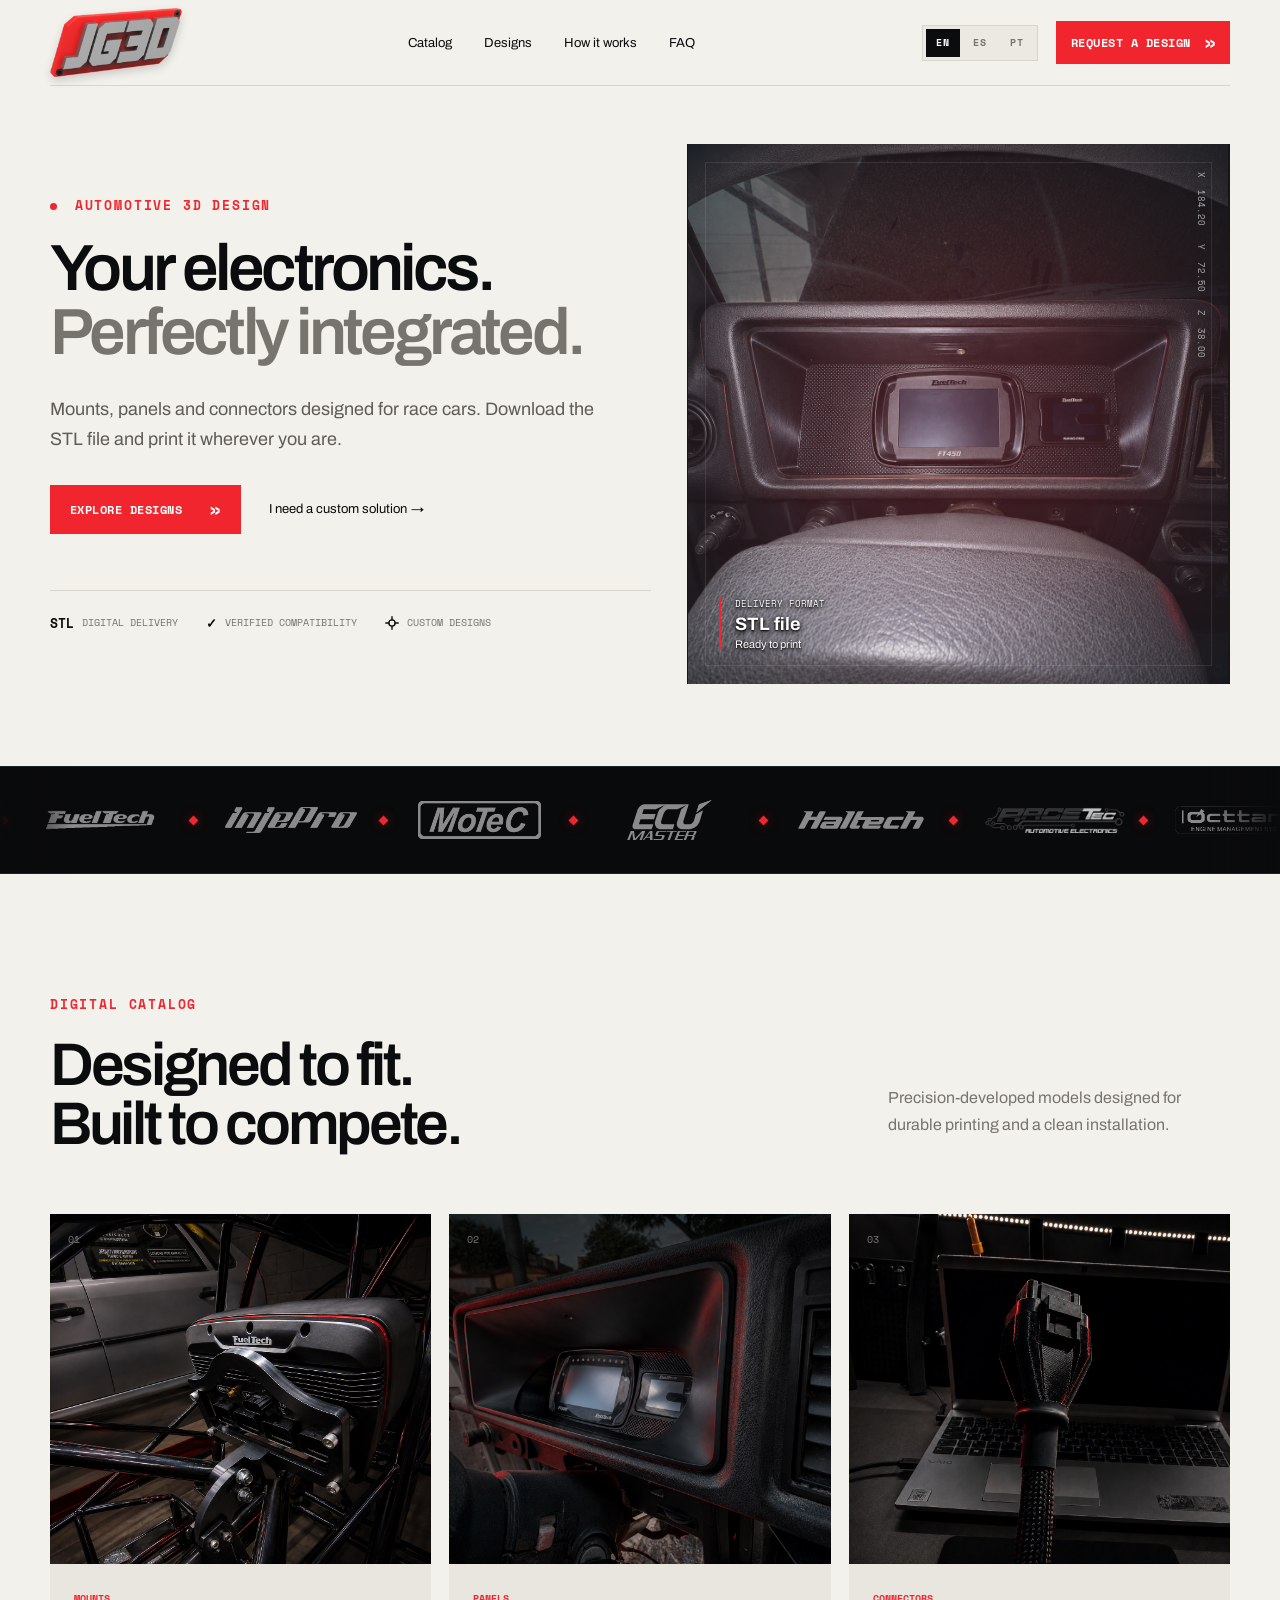
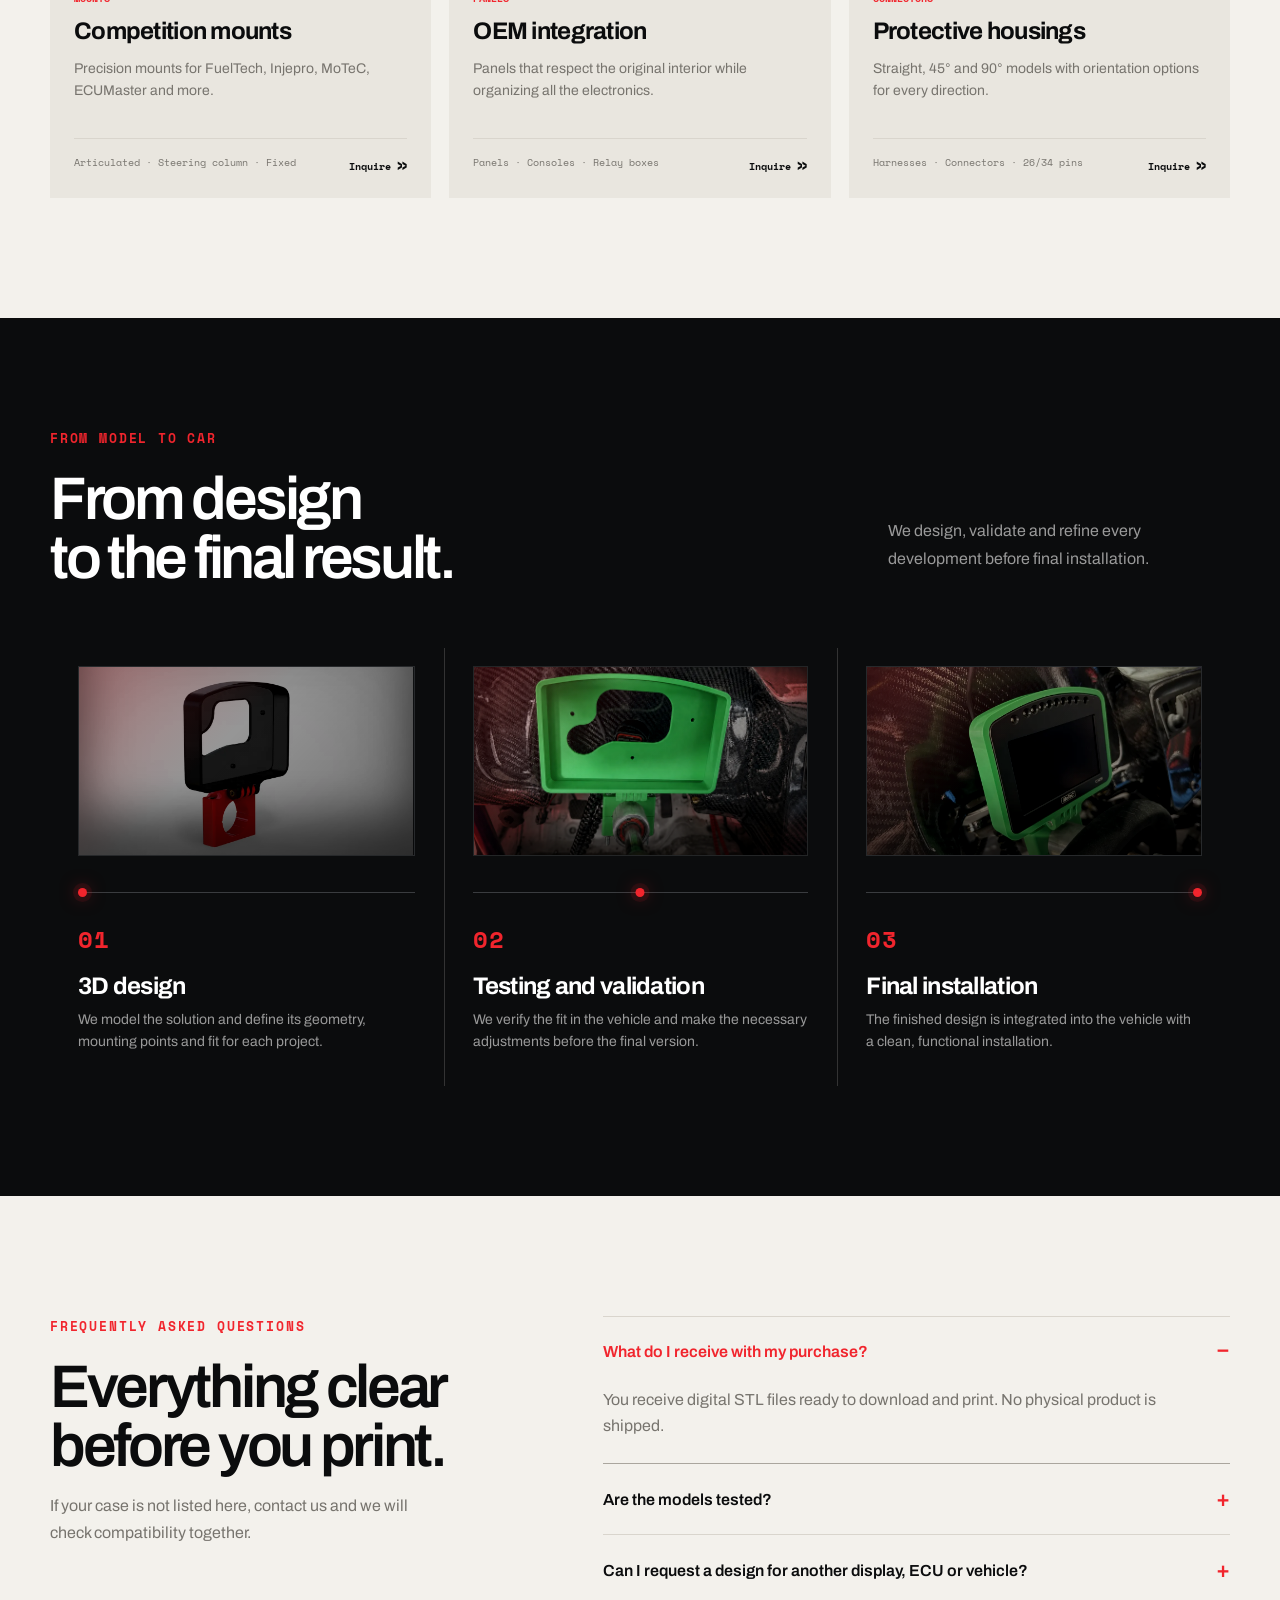
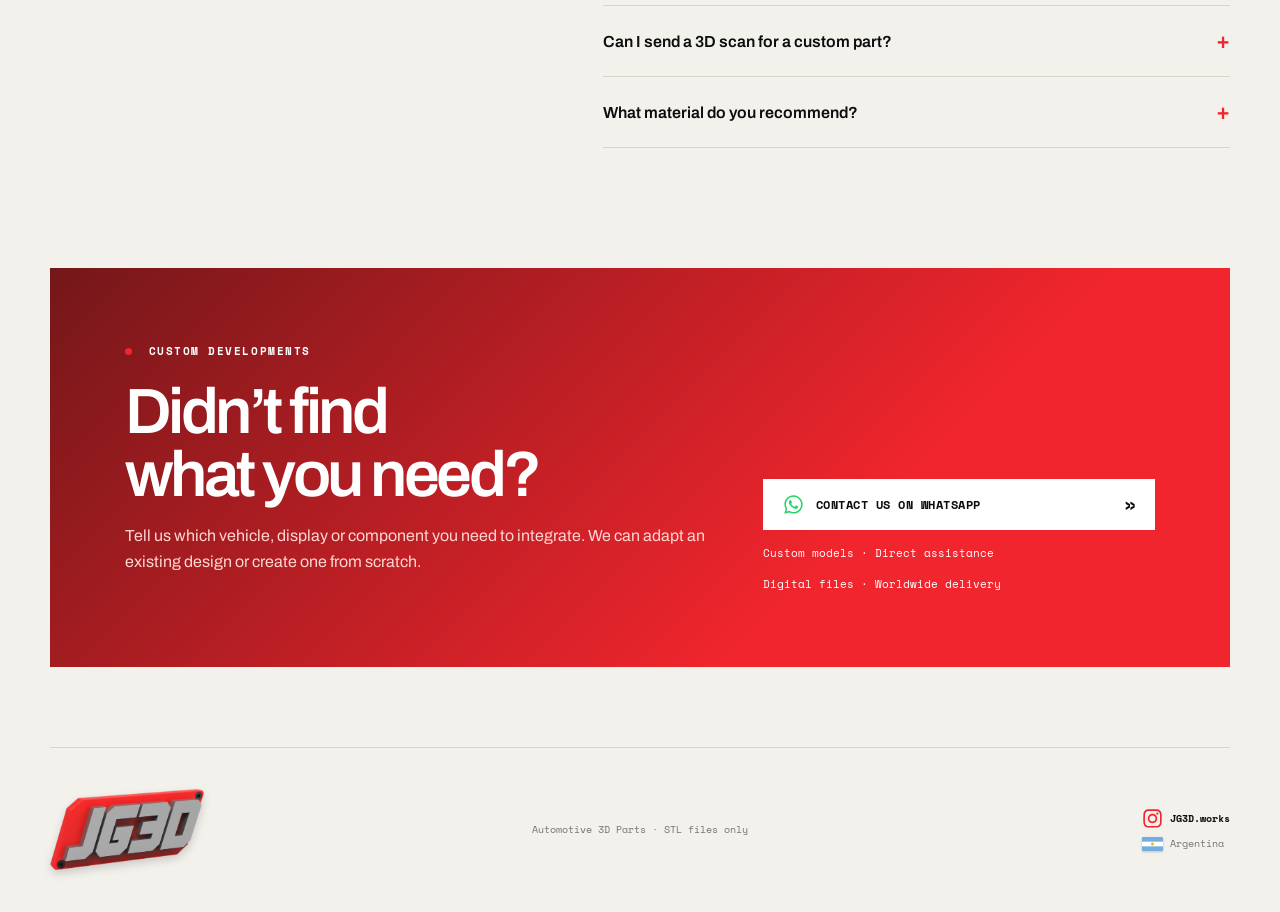
==== commit c42a52d3: "Add catalog page with all 102 Cults3D designs - catalogo.html: searchable storefront grid (brand/veh" ====
--- a/index.html
+++ b/index.html
@@ -16,7 +16,7 @@
     <nav class="nav shell" aria-label="Navegación principal">
       <a class="brand brand-logo" href="#inicio" aria-label="JG3D inicio"><img src="assets/jg3d-logo.png" alt="JG3D"></a>
       <div class="navlinks">
-        <a href="#productos">Diseños</a><a href="#proceso">Cómo funciona</a><a href="#faq">FAQ</a>
+        <a href="catalogo.html">Catálogo</a><a href="#productos">Diseños</a><a href="#proceso">Cómo funciona</a><a href="#faq">FAQ</a>
       </div>
       <div class="nav-actions">
         <div class="language-selector" role="group" aria-label="Language selector">
@@ -35,6 +35,7 @@
           <button type="button" data-language="es" aria-label="Español">ES</button>
           <button type="button" data-language="pt" aria-label="Português">PT</button>
         </div>
+        <a href="catalogo.html">Catálogo <span class="mobile-menu-chevron" aria-hidden="true">»</span></a>
         <a href="#productos">Diseños <span class="mobile-menu-chevron" aria-hidden="true">»</span></a>
         <a href="#proceso">Cómo funciona <span class="mobile-menu-chevron" aria-hidden="true">»</span></a>
         <a href="#faq">Preguntas frecuentes <span class="mobile-menu-chevron" aria-hidden="true">»</span></a>
@@ -153,5 +154,18 @@
       </div>
     </footer>
   </main>
+  <!--Start of Tawk.to Script-->
+<script type="text/javascript">
+var Tawk_API=Tawk_API||{}, Tawk_LoadStart=new Date();
+(function(){
+var s1=document.createElement("script"),s0=document.getElementsByTagName("script")[0];
+s1.async=true;
+s1.src='https://embed.tawk.to/6a5f9734fbe1311d44c8bfa2/1ju2md9vf';
+s1.charset='UTF-8';
+s1.setAttribute('crossorigin','*');
+s0.parentNode.insertBefore(s1,s0);
+})();
+</script>
+<!--End of Tawk.to Script-->
 </body>
 </html>
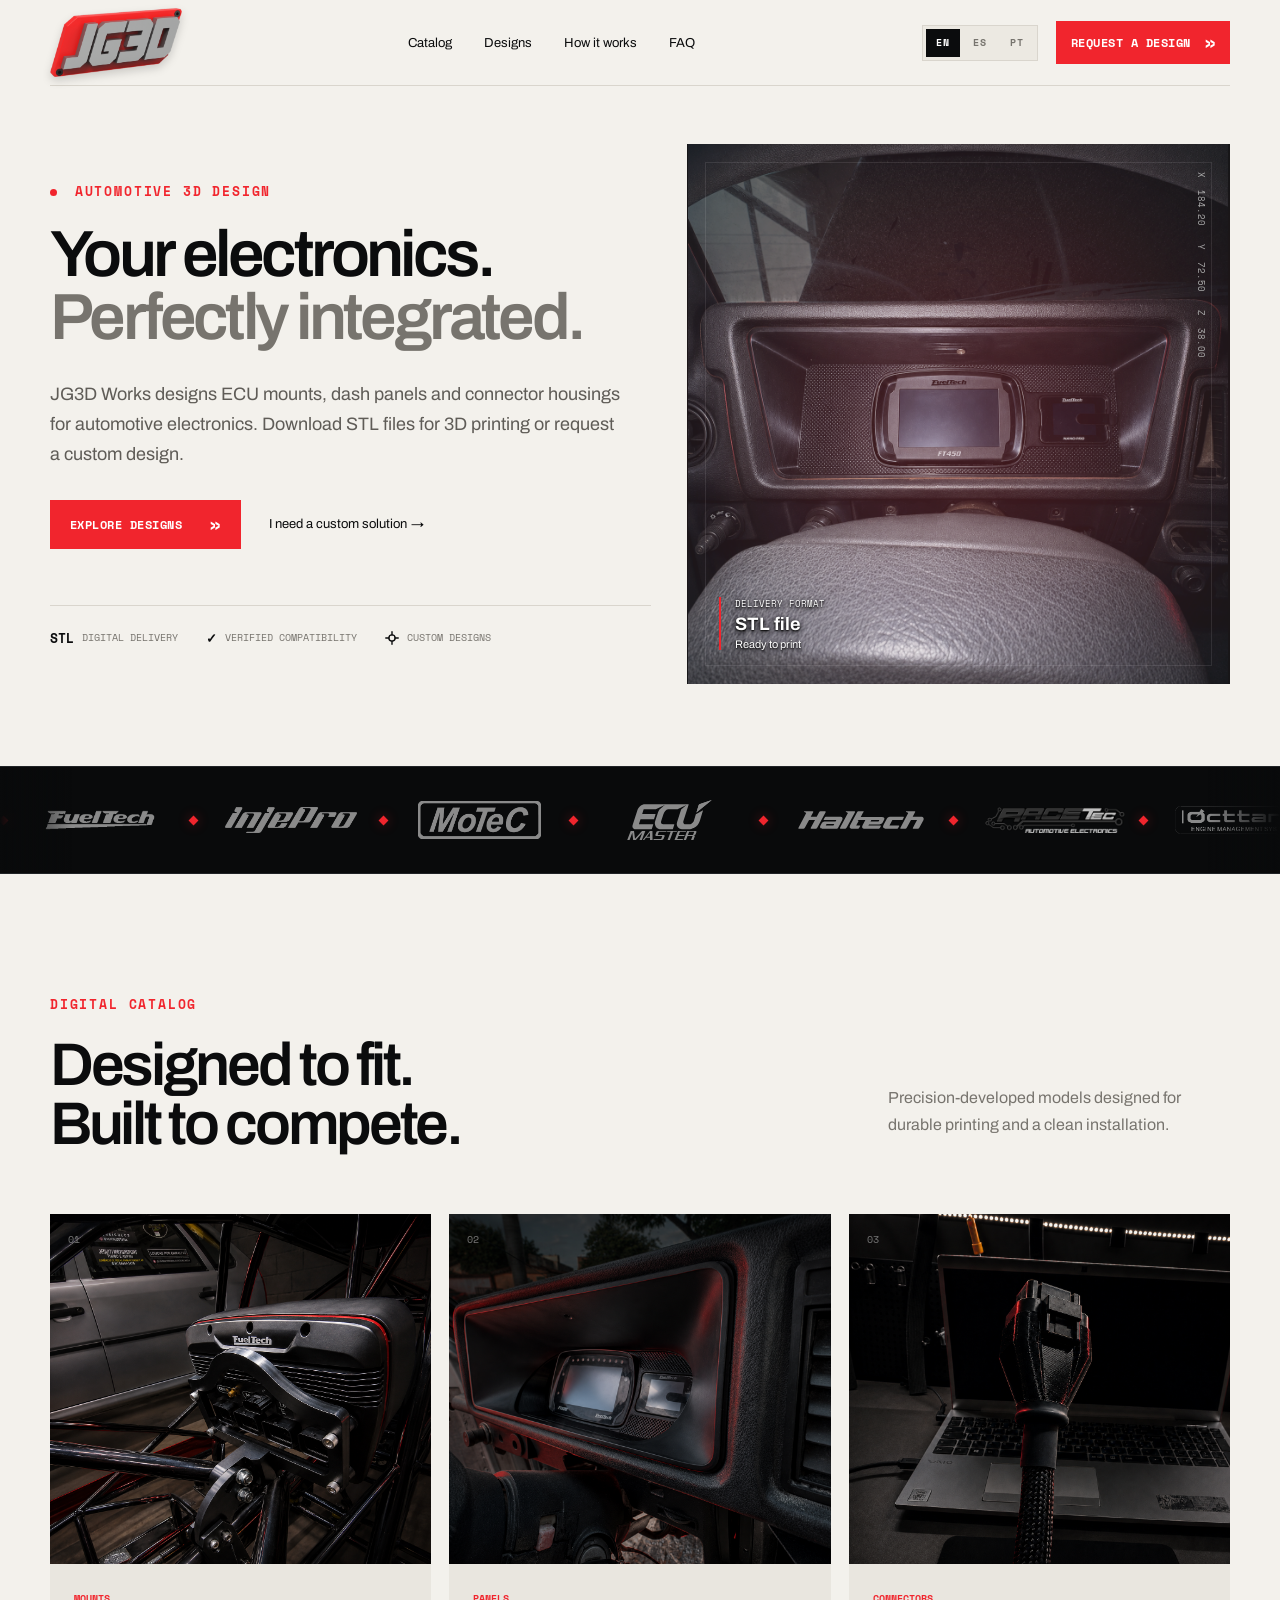
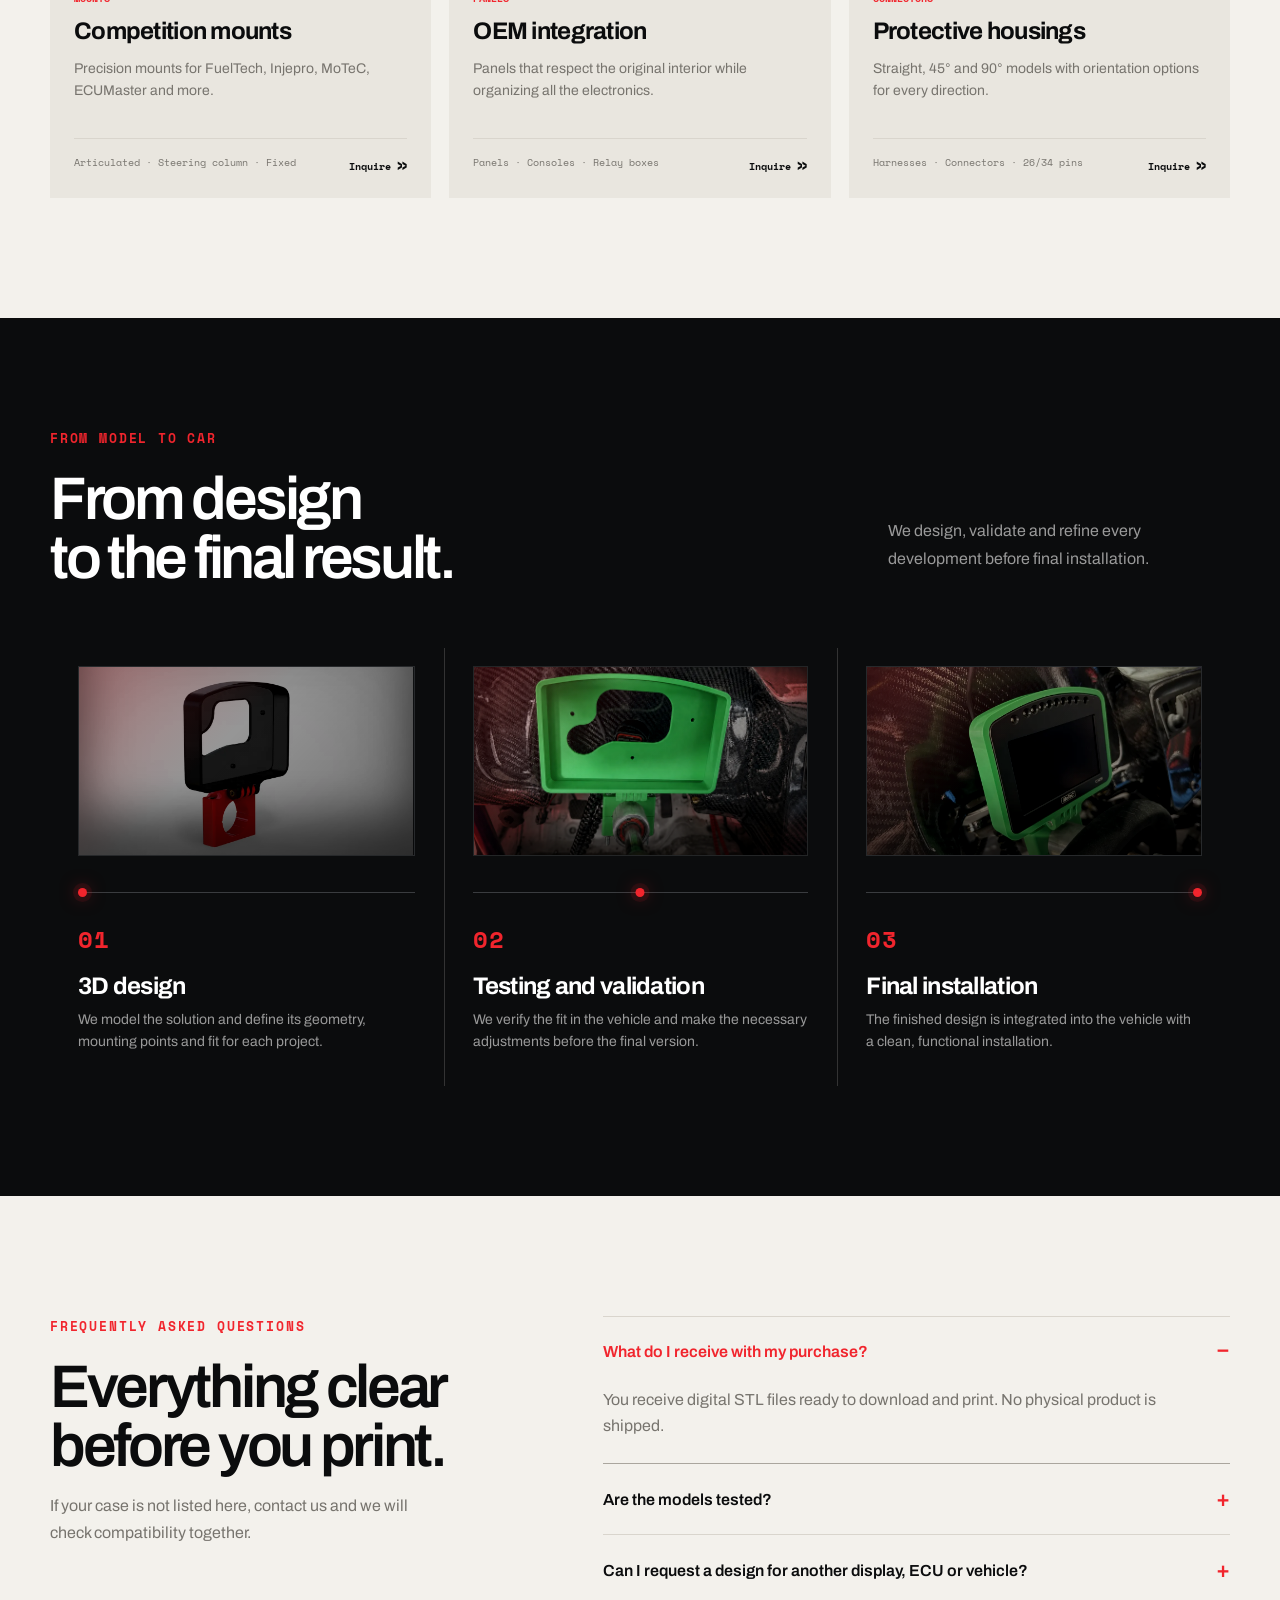
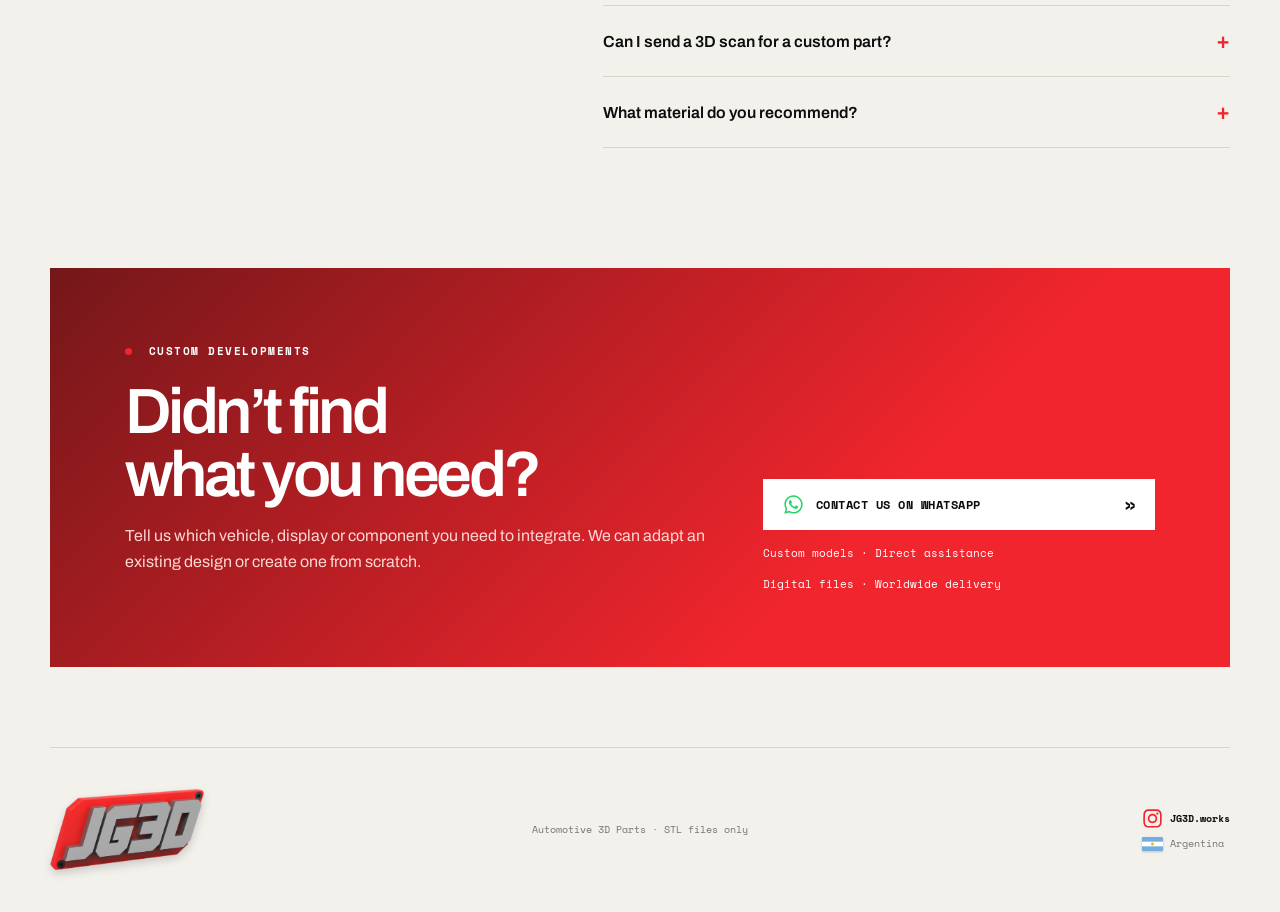
==== commit e061f996: "Clarify homepage description and automotive STL offering" ====
--- a/index.html
+++ b/index.html
@@ -3,12 +3,25 @@
 <head>
   <meta charset="utf-8">
   <meta name="viewport" content="width=device-width, initial-scale=1">
-  <meta name="description" content="Automotive mounts, panels and connectors designed in 3D. Ready-to-print STL files and custom developments.">
+  <meta name="description" content="JG3D Works: automotive STL files for ECU mounts, dash panels and connector housings. Download designs for 3D printing or request a custom design.">
   <meta name="theme-color" content="#f3f1ec">
   <title>JG3D Works | Automotive 3D Design</title>
   <link rel="icon" href="favicon.svg" type="image/svg+xml">
   <link rel="stylesheet" href="styles.css">
-  <script src="i18n.js" defer></script>
+  <script type="application/ld+json">
+  {
+    "@context": "https://schema.org",
+    "@type": "Organization",
+    "name": "JG3D Works",
+    "alternateName": ["JG3D", "JG3Dworks", "JG3D.works"],
+    "url": "https://jg3dworks.com/",
+    "logo": "https://jg3dworks.com/assets/jg3d-logo.png",
+    "sameAs": [
+      "https://www.instagram.com/jg3d.works/"
+    ]
+  }
+  </script>
+  <script src="i18n.js?v=20261013-description" defer></script>
   <script src="script.js" defer></script>
 </head>
 <body>
@@ -39,7 +52,7 @@
         <a href="#productos">Diseños <span class="mobile-menu-chevron" aria-hidden="true">»</span></a>
         <a href="#proceso">Cómo funciona <span class="mobile-menu-chevron" aria-hidden="true">»</span></a>
         <a href="#faq">Preguntas frecuentes <span class="mobile-menu-chevron" aria-hidden="true">»</span></a>
-        <a class="mobile-menu-whatsapp" href="https://wa.me/5493517887769?text=Hola%20JG3D%2C%20quiero%20consultar%20por%20un%20modelo%20personalizado" target="_blank" rel="noreferrer">
+        <a class="mobile-menu-whatsapp" href="https://wa.me/5493512147683?text=Hola%20JG3D%2C%20quiero%20consultar%20por%20un%20modelo%20personalizado" target="_blank" rel="noreferrer">
           <svg viewBox="0 0 448 512" aria-hidden="true"><path fill="currentColor" d="M380.9 97.1C339 55.1 283.2 32 223.9 32c-122.4 0-222 99.6-222 222 0 39.1 10.2 77.3 29.6 111L0 480l117.7-30.9c32.4 17.7 68.9 27 106 27h.1c122.3 0 224.1-99.6 224.1-222 0-59.3-25.2-115-67-157zm-157 341.6c-33.2 0-65.7-8.9-94-25.8l-6.7-4-69.8 18.3L72 359.2l-4.4-7c-18.5-29.4-28.2-63.4-28.2-98.2 0-101.7 82.8-184.5 184.6-184.5 49.3 0 95.6 19.2 130.4 54.1 34.8 34.9 56.2 81.2 56.1 130.5 0 101.8-84.9 184.6-186.6 184.6zm101.2-138.2c-5.5-2.8-32.8-16.1-37.9-18-5.1-1.9-8.8-2.8-12.5 2.8-3.7 5.6-14.3 18-17.6 21.8-3.2 3.7-6.5 4.2-12 1.4-32.6-16.3-54-29.1-75.5-66-5.7-9.8 5.7-9.1 16.3-30.3 1.8-3.7.9-6.9-.5-9.7-1.4-2.8-12.5-30.1-17.1-41.2-4.5-10.8-9.1-9.3-12.5-9.5-3.2-.2-6.9-.2-10.6-.2-3.7 0-9.7 1.4-14.8 6.9-5.1 5.6-19.4 19-19.4 46.3 0 27.3 19.9 53.7 22.6 57.4 2.8 3.7 39.1 59.7 94.8 83.8 13.2 5.7 23.5 9.1 31.5 11.7 13.3 4.2 25.4 3.6 35 2.2 10.7-1.6 32.8-13.4 37.4-26.4 4.6-13 4.6-24.1 3.2-26.4-1.3-2.5-5-3.9-10.5-6.6z"></path></svg>
           Consultar por WhatsApp
         </a>
@@ -50,7 +63,7 @@
       <div class="hero-copy">
         <div class="eyebrow"><i></i> DISEÑO 3D AUTOMOTRIZ</div>
         <h1>Tu electrónica.<br><em>Perfectamente integrada.</em></h1>
-        <p>Soportes, paneles y conectores diseñados para autos de competición. Descargá el archivo STL e imprimilo donde estés.</p>
+        <p>En JG3D Works diseñamos soportes para ECU, paneles y carcasas para conectores de electrónica automotriz. Descargá archivos STL para impresión 3D o pedinos un diseño a medida.</p>
         <div class="actions">
           <a class="button" href="#productos">Explorar diseños <span class="arrow-symbol" aria-hidden="true"><span class="arrow-desktop">»</span><span class="arrow-mobile">↗</span></span></a>
           <a class="text-link custom-design-link" href="#contacto"><span>Necesito algo personalizado</span><b aria-hidden="true">→</b></a>
@@ -137,7 +150,7 @@
     <section class="contact shell" id="contacto">
       <div class="contact-copy"><div class="eyebrow"><i></i> DESARROLLOS PERSONALIZADOS</div><h2>¿No encontraste<br>lo que buscabas?</h2><p>Contanos qué vehículo, pantalla o componente necesitás integrar. Podemos adaptar un diseño o crear uno desde cero.</p></div>
       <div class="contact-actions">
-        <a class="button light-button whatsapp-button" href="https://wa.me/5493517887769?text=Hola%20JG3D%2C%20quiero%20consultar%20por%20un%20modelo%20personalizado" target="_blank" rel="noreferrer">
+        <a class="button light-button whatsapp-button" href="https://wa.me/5493512147683?text=Hola%20JG3D%2C%20quiero%20consultar%20por%20un%20modelo%20personalizado" target="_blank" rel="noreferrer">
           <svg viewBox="0 0 448 512" aria-hidden="true"><path fill="currentColor" d="M380.9 97.1C339 55.1 283.2 32 223.9 32c-122.4 0-222 99.6-222 222 0 39.1 10.2 77.3 29.6 111L0 480l117.7-30.9c32.4 17.7 68.9 27 106 27h.1c122.3 0 224.1-99.6 224.1-222 0-59.3-25.2-115-67-157zm-157 341.6c-33.2 0-65.7-8.9-94-25.8l-6.7-4-69.8 18.3L72 359.2l-4.4-7c-18.5-29.4-28.2-63.4-28.2-98.2 0-101.7 82.8-184.5 184.6-184.5 49.3 0 95.6 19.2 130.4 54.1 34.8 34.9 56.2 81.2 56.1 130.5 0 101.8-84.9 184.6-186.6 184.6zm101.2-138.2c-5.5-2.8-32.8-16.1-37.9-18-5.1-1.9-8.8-2.8-12.5 2.8-3.7 5.6-14.3 18-17.6 21.8-3.2 3.7-6.5 4.2-12 1.4-32.6-16.3-54-29.1-75.5-66-5.7-9.8 5.7-9.1 16.3-30.3 1.8-3.7.9-6.9-.5-9.7-1.4-2.8-12.5-30.1-17.1-41.2-4.5-10.8-9.1-9.3-12.5-9.5-3.2-.2-6.9-.2-10.6-.2-3.7 0-9.7 1.4-14.8 6.9-5.1 5.6-19.4 19-19.4 46.3 0 27.3 19.9 53.7 22.6 57.4 2.8 3.7 39.1 59.7 94.8 83.8 13.2 5.7 23.5 9.1 31.5 11.7 13.3 4.2 25.4 3.6 35 2.2 10.7-1.6 32.8-13.4 37.4-26.4 4.6-13 4.6-24.1 3.2-26.4-1.3-2.5-5-3.9-10.5-6.6z"></path></svg>
           <span>Consultar por WhatsApp</span><span class="arrow-symbol" aria-hidden="true"><span class="arrow-desktop">»</span><span class="arrow-mobile">↗</span></span>
         </a>
